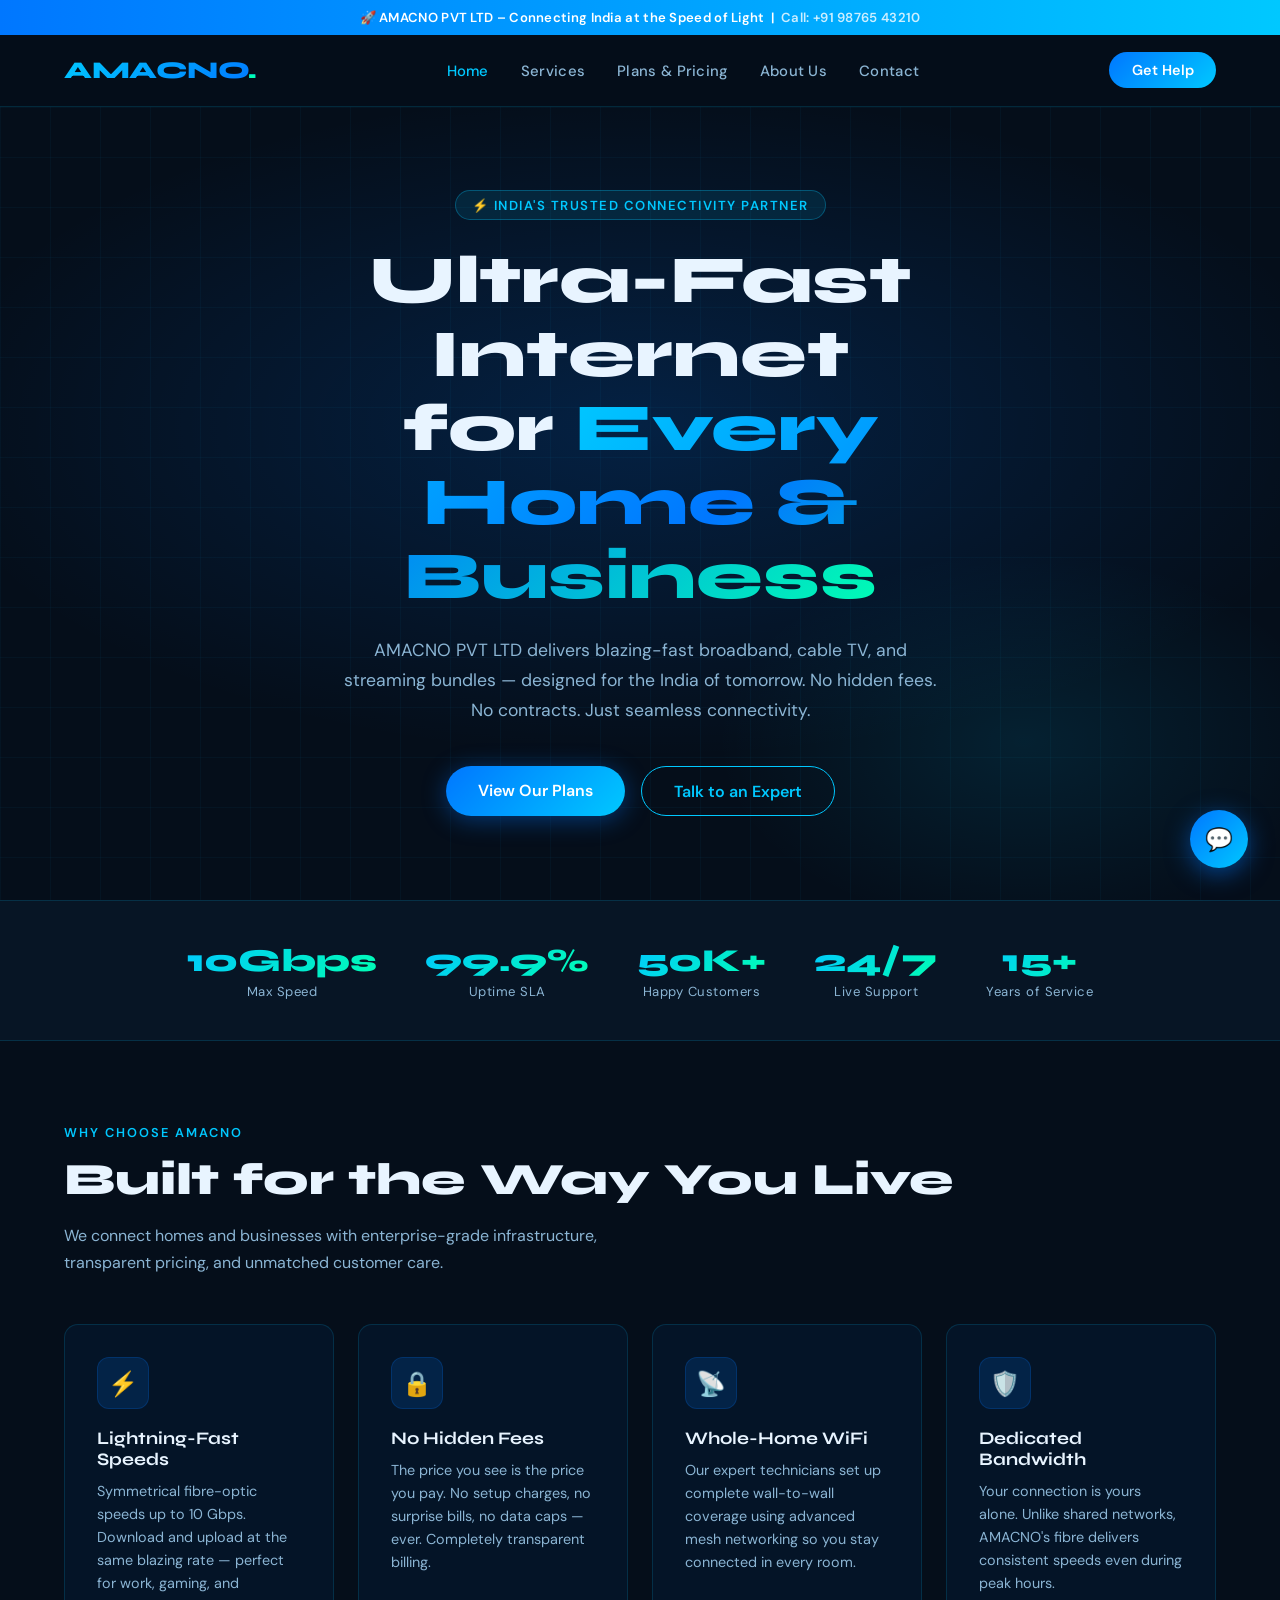
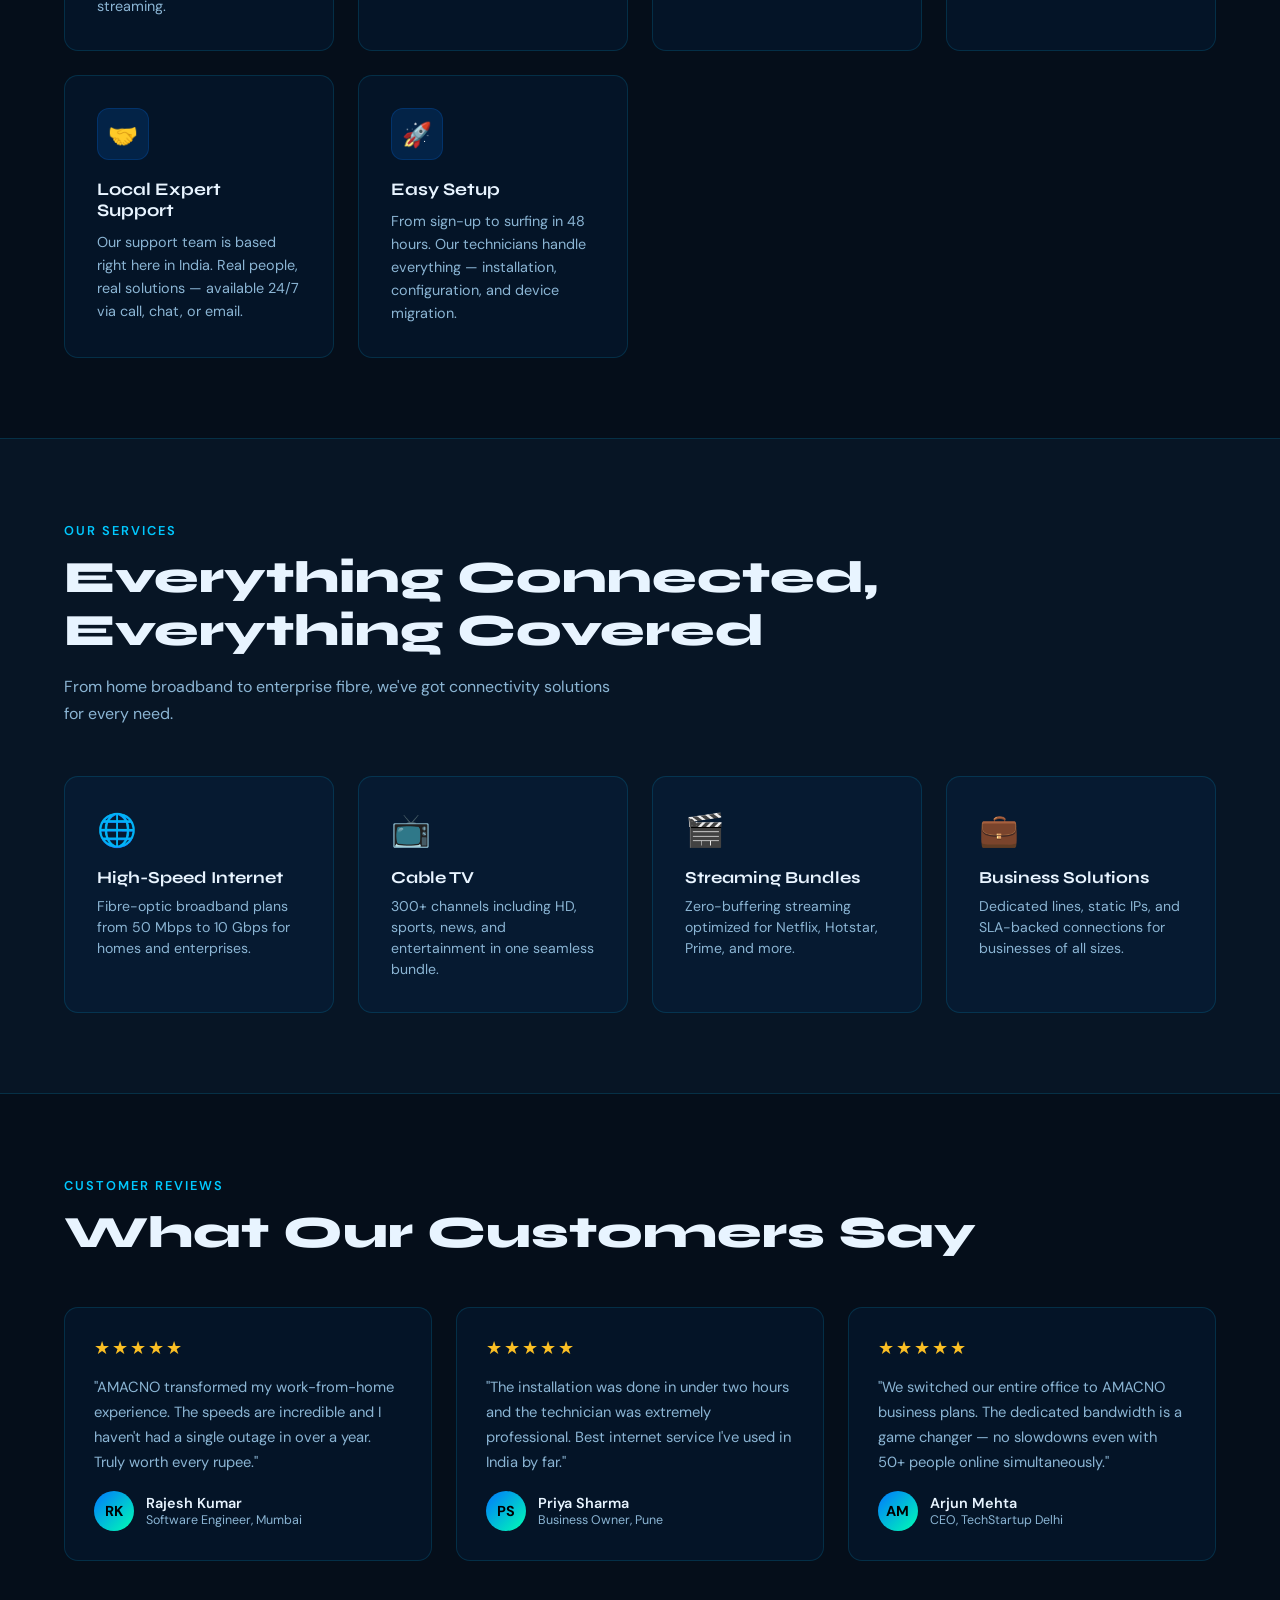
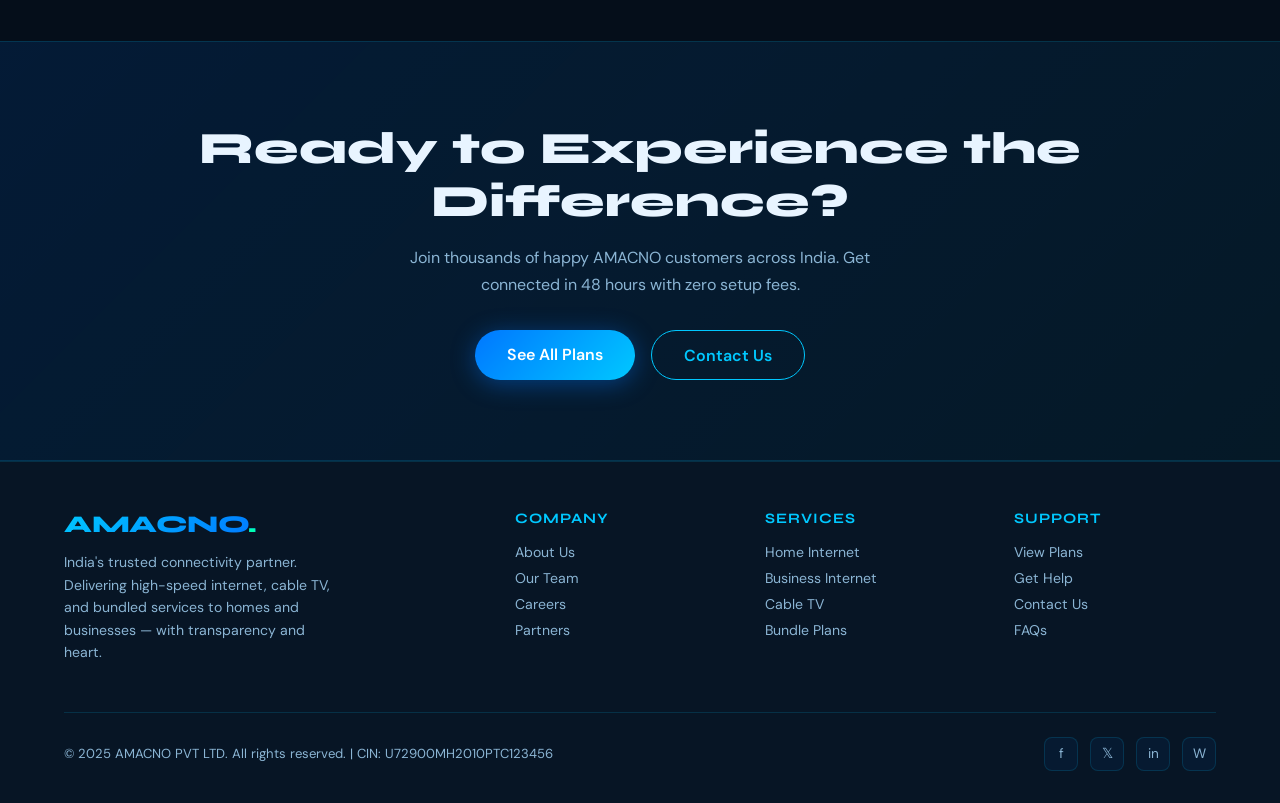
==== index.html @ e86226d3 "Add files via upload" ====
<!DOCTYPE html>
<html lang="en">
<head>
<meta charset="UTF-8"/>
<meta name="viewport" content="width=device-width, initial-scale=1.0"/>
<title>AMACNO PVT LTD – Next-Gen Internet & Connectivity</title>
<link href="https://fonts.googleapis.com/css2?family=Syne:wght@400;600;700;800&family=DM+Sans:wght@300;400;500;600&display=swap" rel="stylesheet"/>
<link rel="stylesheet" href="shared.css"/>
<style>
/* ── HOME-SPECIFIC ── */
.hero{
  position:relative;min-height:calc(100vh - 107px);
  display:flex;align-items:center;justify-content:center;
  text-align:center;padding:4rem 5vw;overflow:hidden;
}
.hero-bg{
  position:absolute;inset:0;
  background:radial-gradient(ellipse 80% 60% at 50% 40%,rgba(0,120,255,.18) 0%,transparent 70%),
    radial-gradient(ellipse 40% 40% at 80% 80%,rgba(0,200,255,.1) 0%,transparent 60%),var(--bg);
}
.grid-lines{
  position:absolute;inset:0;
  background-image:linear-gradient(rgba(0,200,255,.04) 1px,transparent 1px),
    linear-gradient(90deg,rgba(0,200,255,.04) 1px,transparent 1px);
  background-size:50px 50px;
}
.hero-content{position:relative;z-index:2;max-width:780px;}
.hero-tag{
  display:inline-block;background:rgba(0,200,255,.1);
  border:1px solid rgba(0,200,255,.3);color:var(--accent);
  padding:.35rem 1rem;border-radius:50px;font-size:.82rem;font-weight:600;
  letter-spacing:1.5px;text-transform:uppercase;margin-bottom:1.5rem;
  animation:fadeUp .6s ease both;
}
.hero h1{
  font-family:'Syne',sans-serif;
  font-size:clamp(2.4rem,6vw,4.2rem);font-weight:800;line-height:1.1;
  margin-bottom:1.4rem;animation:fadeUp .7s ease .1s both;
}
.hero h1 .grad{
  background:linear-gradient(135deg,var(--accent),var(--accent2),var(--accent3));
  -webkit-background-clip:text;-webkit-text-fill-color:transparent;
}
.hero p{
  font-size:1.1rem;color:var(--text2);line-height:1.7;
  margin-bottom:2.5rem;max-width:600px;margin-left:auto;margin-right:auto;
  animation:fadeUp .7s ease .2s both;
}
.hero-btns{display:flex;gap:1rem;justify-content:center;flex-wrap:wrap;animation:fadeUp .7s ease .3s both;}

.stats-bar{
  display:flex;justify-content:center;gap:3rem;flex-wrap:wrap;
  padding:2.5rem 5vw;
  border-top:1px solid var(--border);border-bottom:1px solid var(--border);
  background:var(--bg2);
}
.stat{text-align:center;}
.stat-num{
  font-family:'Syne',sans-serif;font-size:2rem;font-weight:800;
  background:linear-gradient(135deg,var(--accent),var(--accent3));
  -webkit-background-clip:text;-webkit-text-fill-color:transparent;
}
.stat-label{font-size:.82rem;color:var(--text2);margin-top:.2rem;letter-spacing:.5px;}

.services-preview-grid{display:grid;grid-template-columns:repeat(auto-fit,minmax(220px,1fr));gap:1.5rem;}
.scard{
  background:var(--card);border:1px solid var(--border);border-radius:var(--radius);
  padding:2rem;cursor:pointer;text-decoration:none;color:var(--text);
  display:block;transition:transform .3s,border-color .3s,box-shadow .3s;position:relative;overflow:hidden;
}
.scard::before{content:'';position:absolute;top:0;left:0;right:0;height:2px;background:linear-gradient(90deg,var(--accent2),var(--accent));opacity:0;transition:opacity .3s;}
.scard:hover{transform:translateY(-6px);border-color:rgba(0,200,255,.3);box-shadow:var(--shadow);}
.scard:hover::before{opacity:1;}
.scard-icon{font-size:2rem;margin-bottom:1rem;display:block;}
.scard h3{font-family:'Syne',sans-serif;font-size:1.05rem;font-weight:700;margin-bottom:.5rem;}
.scard p{color:var(--text2);font-size:.88rem;line-height:1.5;}

@keyframes fadeUp{from{opacity:0;transform:translateY(24px);}to{opacity:1;transform:translateY(0);}}
@media(max-width:640px){.stats-bar{gap:1.5rem;}}
</style>
</head>
<body>

<!-- TOP BANNER -->
<div class="top-banner">🚀 AMACNO PVT LTD – Connecting India at the Speed of Light &nbsp;|&nbsp; <span>Call: +91 98765 43210</span></div>

<!-- NAV -->
<nav>
  <a class="logo" href="index.html">AMACNO<span>.</span></a>
  <ul class="nav-links">
    <li><a href="index.html" class="active">Home</a></li>
    <li><a href="services.html">Services</a></li>
    <li><a href="plans.html">Plans & Pricing</a></li>
    <li><a href="aboutus.html">About Us</a></li>
    <li><a href="contact.html">Contact</a></li>
  </ul>
  <a class="nav-cta" href="contact.html">Get Help</a>
  <button class="hamburger" onclick="toggleMenu()" aria-label="Menu"><span></span><span></span><span></span></button>
</nav>
<div class="mobile-menu" id="mobileMenu">
  <a href="index.html">🏠 Home</a>
  <a href="services.html">📡 Services</a>
  <a href="plans.html">💰 Plans & Pricing</a>
  <a href="aboutus.html">ℹ️ About Us</a>
  <a href="contact.html">📞 Contact</a>
  <a onclick="openHelp()">💬 Get Help</a>
</div>

<!-- HERO -->
<section class="hero">
  <div class="hero-bg"></div>
  <div class="grid-lines"></div>
  <div class="hero-content">
    <div class="hero-tag">⚡ India's Trusted Connectivity Partner</div>
    <h1>Ultra-Fast Internet<br>for <span class="grad">Every Home & Business</span></h1>
    <p>AMACNO PVT LTD delivers blazing-fast broadband, cable TV, and streaming bundles — designed for the India of tomorrow. No hidden fees. No contracts. Just seamless connectivity.</p>
    <div class="hero-btns">
      <a class="btn-primary" href="plans.html">View Our Plans</a>
      <button class="btn-outline" onclick="openHelp()">Talk to an Expert</button>
    </div>
  </div>
</section>

<!-- STATS -->
<div class="stats-bar">
  <div class="stat"><div class="stat-num">10Gbps</div><div class="stat-label">Max Speed</div></div>
  <div class="stat"><div class="stat-num">99.9%</div><div class="stat-label">Uptime SLA</div></div>
  <div class="stat"><div class="stat-num">50K+</div><div class="stat-label">Happy Customers</div></div>
  <div class="stat"><div class="stat-num">24/7</div><div class="stat-label">Live Support</div></div>
  <div class="stat"><div class="stat-num">15+</div><div class="stat-label">Years of Service</div></div>
</div>

<!-- WHY AMACNO -->
<section>
  <div class="section-header">
    <div class="section-tag">Why Choose AMACNO</div>
    <h2 class="section-title">Built for the Way You Live</h2>
    <p class="section-sub">We connect homes and businesses with enterprise-grade infrastructure, transparent pricing, and unmatched customer care.</p>
  </div>
  <div class="cards-grid">
    <div class="card"><div class="card-icon">⚡</div><h3>Lightning-Fast Speeds</h3><p>Symmetrical fibre-optic speeds up to 10 Gbps. Download and upload at the same blazing rate — perfect for work, gaming, and streaming.</p></div>
    <div class="card"><div class="card-icon">🔒</div><h3>No Hidden Fees</h3><p>The price you see is the price you pay. No setup charges, no surprise bills, no data caps — ever. Completely transparent billing.</p></div>
    <div class="card"><div class="card-icon">📡</div><h3>Whole-Home WiFi</h3><p>Our expert technicians set up complete wall-to-wall coverage using advanced mesh networking so you stay connected in every room.</p></div>
    <div class="card"><div class="card-icon">🛡️</div><h3>Dedicated Bandwidth</h3><p>Your connection is yours alone. Unlike shared networks, AMACNO's fibre delivers consistent speeds even during peak hours.</p></div>
    <div class="card"><div class="card-icon">🤝</div><h3>Local Expert Support</h3><p>Our support team is based right here in India. Real people, real solutions — available 24/7 via call, chat, or email.</p></div>
    <div class="card"><div class="card-icon">🚀</div><h3>Easy Setup</h3><p>From sign-up to surfing in 48 hours. Our technicians handle everything — installation, configuration, and device migration.</p></div>
  </div>
</section>

<!-- SERVICES PREVIEW -->
<section style="background:var(--bg2);border-top:1px solid var(--border);border-bottom:1px solid var(--border);">
  <div class="section-header">
    <div class="section-tag">Our Services</div>
    <h2 class="section-title">Everything Connected, Everything Covered</h2>
    <p class="section-sub">From home broadband to enterprise fibre, we've got connectivity solutions for every need.</p>
  </div>
  <div class="services-preview-grid">
    <a class="scard" href="services.html"><span class="scard-icon">🌐</span><h3>High-Speed Internet</h3><p>Fibre-optic broadband plans from 50 Mbps to 10 Gbps for homes and enterprises.</p></a>
    <a class="scard" href="services.html"><span class="scard-icon">📺</span><h3>Cable TV</h3><p>300+ channels including HD, sports, news, and entertainment in one seamless bundle.</p></a>
    <a class="scard" href="services.html"><span class="scard-icon">🎬</span><h3>Streaming Bundles</h3><p>Zero-buffering streaming optimized for Netflix, Hotstar, Prime, and more.</p></a>
    <a class="scard" href="services.html"><span class="scard-icon">💼</span><h3>Business Solutions</h3><p>Dedicated lines, static IPs, and SLA-backed connections for businesses of all sizes.</p></a>
  </div>
</section>

<!-- TESTIMONIALS -->
<section>
  <div class="section-header">
    <div class="section-tag">Customer Reviews</div>
    <h2 class="section-title">What Our Customers Say</h2>
  </div>
  <div class="testimonials-grid">
    <div class="testimonial"><div class="stars">★★★★★</div><p>"AMACNO transformed my work-from-home experience. The speeds are incredible and I haven't had a single outage in over a year. Truly worth every rupee."</p><div class="t-author"><div class="t-avatar">RK</div><div><div class="t-name">Rajesh Kumar</div><div class="t-role">Software Engineer, Mumbai</div></div></div></div>
    <div class="testimonial"><div class="stars">★★★★★</div><p>"The installation was done in under two hours and the technician was extremely professional. Best internet service I've used in India by far."</p><div class="t-author"><div class="t-avatar">PS</div><div><div class="t-name">Priya Sharma</div><div class="t-role">Business Owner, Pune</div></div></div></div>
    <div class="testimonial"><div class="stars">★★★★★</div><p>"We switched our entire office to AMACNO business plans. The dedicated bandwidth is a game changer — no slowdowns even with 50+ people online simultaneously."</p><div class="t-author"><div class="t-avatar">AM</div><div><div class="t-name">Arjun Mehta</div><div class="t-role">CEO, TechStartup Delhi</div></div></div></div>
  </div>
</section>

<!-- CTA -->
<div class="cta-section">
  <h2>Ready to Experience the Difference?</h2>
  <p>Join thousands of happy AMACNO customers across India. Get connected in 48 hours with zero setup fees.</p>
  <div class="btn-group" style="justify-content:center;">
    <a class="btn-primary" href="plans.html">See All Plans</a>
    <a class="btn-outline" href="contact.html">Contact Us</a>
  </div>
</div>

<!-- FOOTER -->
<footer>
  <div class="footer-grid">
    <div class="footer-brand">
      <a class="logo" href="index.html" style="text-decoration:none;">AMACNO<span>.</span></a>
      <p>India's trusted connectivity partner. Delivering high-speed internet, cable TV, and bundled services to homes and businesses — with transparency and heart.</p>
    </div>
    <div class="footer-col">
      <h4>Company</h4>
      <a href="aboutus.html">About Us</a>
      <a href="aboutus.html">Our Team</a>
      <a href="contact.html">Careers</a>
      <a href="contact.html">Partners</a>
    </div>
    <div class="footer-col">
      <h4>Services</h4>
      <a href="services.html">Home Internet</a>
      <a href="services.html">Business Internet</a>
      <a href="services.html">Cable TV</a>
      <a href="services.html">Bundle Plans</a>
    </div>
    <div class="footer-col">
      <h4>Support</h4>
      <a href="plans.html">View Plans</a>
      <a onclick="openHelp()" style="cursor:pointer;">Get Help</a>
      <a href="contact.html">Contact Us</a>
      <a href="plans.html">FAQs</a>
    </div>
  </div>
  <div class="footer-bottom">
    <div>© 2025 AMACNO PVT LTD. All rights reserved. | CIN: U72900MH2010PTC123456</div>
    <div class="social-links">
      <a class="social-link" title="Facebook">f</a>
      <a class="social-link" title="Twitter">𝕏</a>
      <a class="social-link" title="LinkedIn">in</a>
      <a class="social-link" title="WhatsApp">W</a>
    </div>
  </div>
</footer>

<!-- SCROLL TOP -->
<a id="scrollTop" onclick="window.scrollTo({top:0,behavior:'smooth'})">↑</a>

<!-- HELP FAB -->
<button class="help-fab" onclick="openHelp()" title="Need Help?">💬</button>

<!-- OVERLAY -->
<div class="overlay" id="overlay" onclick="closeHelp()"></div>

<!-- HELP POPUP -->
<div class="help-popup" id="helpPopup">
  <div class="popup-header">
    <div class="popup-header-text"><h3>AMACNO Support</h3><p>How can we help you today?</p></div>
    <button class="popup-close" onclick="closeHelp()">✕</button>
  </div>
  <div class="popup-body">
    <div class="popup-options">
      <a class="popup-option" href="plans.html"><div class="pop-icon">💰</div><div><div class="pop-title">View Plans & Pricing</div><div class="pop-sub">Find the right plan for you</div></div></a>
      <a class="popup-option" href="contact.html"><div class="pop-icon">📞</div><div><div class="pop-title">Request a New Connection</div><div class="pop-sub">Get connected in 48 hours</div></div></a>
      <a class="popup-option" href="contact.html"><div class="pop-icon">🔧</div><div><div class="pop-title">Technical Support</div><div class="pop-sub">Troubleshoot your connection</div></div></a>
      <a class="popup-option" href="contact.html"><div class="pop-icon">📋</div><div><div class="pop-title">Account & Billing Help</div><div class="pop-sub">Manage your account</div></div></a>
    </div>
    <div class="popup-chat">
      <p>💬 Chat with us — we reply instantly</p>
      <div class="chat-messages" id="chatMessages"></div>
      <div class="chat-input-row">
        <input class="chat-input" id="chatInput" placeholder="Type your question..." onkeypress="if(event.key==='Enter')sendChat()"/>
        <button class="chat-send" onclick="sendChat()">➤</button>
      </div>
    </div>
  </div>
</div>

<script>
function toggleMenu(){document.getElementById('mobileMenu').classList.toggle('open');}
function openHelp(){document.getElementById('helpPopup').classList.add('active');document.getElementById('overlay').classList.add('active');}
function closeHelp(){document.getElementById('helpPopup').classList.remove('active');document.getElementById('overlay').classList.remove('active');}
const botReplies=["Thanks for reaching out! Our team will follow up shortly. For urgent help call +91 98765 43210.","You can view our full plan details on the Plans & Pricing page.","Please fill the contact form and we'll get back within the hour.","Plans start from ₹499/month with no hidden fees. Want to see all options?","Installations are typically done in 48–72 hours. Shall I connect you with our team?"];
let botIdx=0;
function sendChat(){
  const inp=document.getElementById('chatInput'),msgs=document.getElementById('chatMessages'),txt=inp.value.trim();
  if(!txt)return;
  msgs.innerHTML+=`<div class="chat-msg user">${txt}</div>`;inp.value='';
  setTimeout(()=>{msgs.innerHTML+=`<div class="chat-msg bot">🤖 ${botReplies[botIdx%botReplies.length]}</div>`;botIdx++;msgs.scrollTop=msgs.scrollHeight;},700);
  msgs.scrollTop=msgs.scrollHeight;
}
window.addEventListener('scroll',()=>{document.getElementById('scrollTop').classList.toggle('visible',window.scrollY>400);});
</script>
</body>
</html>
---- shared.css ----
@import url('https://fonts.googleapis.com/css2?family=Syne:wght@400;600;700;800&family=DM+Sans:wght@300;400;500;600&display=swap');

:root {
  --bg: #050e1a;
  --bg2: #071525;
  --bg3: #0a1f36;
  --accent: #00c8ff;
  --accent2: #0077ff;
  --accent3: #00ffb3;
  --text: #e8f4ff;
  --text2: #8bb5d4;
  --card: rgba(0,120,255,0.06);
  --border: rgba(0,200,255,0.15);
  --radius: 14px;
  --nav-h: 72px;
  --shadow: 0 8px 40px rgba(0,120,255,0.15);
}
*{margin:0;padding:0;box-sizing:border-box;}
html{scroll-behavior:smooth;}
body{
  font-family:'DM Sans',sans-serif;
  background:var(--bg);
  color:var(--text);
  min-height:100vh;
  overflow-x:hidden;
}

/* TOP BANNER */
.top-banner{
  background:linear-gradient(90deg,var(--accent2),var(--accent));
  text-align:center;padding:.55rem 1rem;
  font-size:.82rem;font-weight:600;color:#fff;letter-spacing:.3px;
}
.top-banner span{opacity:.8;}

/* NAV */
nav{
  position:sticky;top:0;left:0;right:0;z-index:900;
  height:var(--nav-h);
  background:rgba(5,14,26,0.95);
  backdrop-filter:blur(18px);
  border-bottom:1px solid var(--border);
  display:flex;align-items:center;justify-content:space-between;
  padding:0 5vw;
}
.logo{
  font-family:'Syne',sans-serif;font-weight:800;font-size:1.5rem;
  background:linear-gradient(135deg,var(--accent),var(--accent2));
  -webkit-background-clip:text;-webkit-text-fill-color:transparent;
  letter-spacing:-0.5px;text-decoration:none;
}
.logo span{-webkit-text-fill-color:var(--accent3);}
.nav-links{display:flex;gap:2rem;list-style:none;align-items:center;}
.nav-links a{
  color:var(--text2);text-decoration:none;
  font-size:.93rem;font-weight:500;letter-spacing:.3px;
  transition:color .2s;
}
.nav-links a:hover,.nav-links a.active{color:var(--accent);}
.nav-cta{
  background:linear-gradient(135deg,var(--accent2),var(--accent));
  color:#fff;border:none;padding:.55rem 1.4rem;
  border-radius:50px;font-family:'DM Sans',sans-serif;
  font-size:.9rem;font-weight:600;cursor:pointer;
  text-decoration:none;display:inline-block;
  transition:opacity .2s,transform .2s;
}
.nav-cta:hover{opacity:.85;transform:translateY(-1px);}
.hamburger{display:none;flex-direction:column;gap:5px;cursor:pointer;background:none;border:none;padding:4px;}
.hamburger span{width:24px;height:2px;background:var(--text);border-radius:2px;transition:.3s;}
.mobile-menu{
  display:none;position:fixed;top:calc(var(--nav-h) + 35px);
  left:0;right:0;background:var(--bg2);
  border-bottom:1px solid var(--border);
  padding:1.5rem 5vw;z-index:899;
}
.mobile-menu.open{display:block;}
.mobile-menu a{
  display:block;padding:.75rem 0;color:var(--text2);
  text-decoration:none;font-size:1rem;
  border-bottom:1px solid var(--border);
}
.mobile-menu a:last-child{border:none;}

/* PAGE HERO */
.page-hero{
  padding:5rem 5vw 3.5rem;text-align:center;
  border-bottom:1px solid var(--border);
  background:linear-gradient(160deg,rgba(0,120,255,0.1),transparent 70%);
  position:relative;overflow:hidden;
}
.page-hero::before{
  content:'';position:absolute;inset:0;
  background-image:linear-gradient(rgba(0,200,255,0.03) 1px,transparent 1px),
    linear-gradient(90deg,rgba(0,200,255,0.03) 1px,transparent 1px);
  background-size:50px 50px;
}
.page-hero>*{position:relative;z-index:1;}
.page-hero h1{
  font-family:'Syne',sans-serif;
  font-size:clamp(2rem,5vw,3.2rem);font-weight:800;margin-bottom:.75rem;
}
.page-hero p{color:var(--text2);max-width:580px;margin:0 auto;line-height:1.7;}

/* SECTION */
section{padding:5rem 5vw;}
.section-tag{
  display:inline-block;color:var(--accent);font-size:.8rem;
  font-weight:600;letter-spacing:2px;text-transform:uppercase;margin-bottom:.75rem;
}
.section-title{
  font-family:'Syne',sans-serif;font-size:clamp(1.8rem,4vw,2.8rem);
  font-weight:800;margin-bottom:1rem;
}
.section-sub{color:var(--text2);font-size:1rem;line-height:1.7;max-width:560px;}
.section-header{margin-bottom:3rem;}
.section-header.center{text-align:center;}
.section-header.center .section-sub{margin:0 auto;}

/* CARDS */
.cards-grid{display:grid;grid-template-columns:repeat(auto-fit,minmax(260px,1fr));gap:1.5rem;}
.card{
  background:var(--card);border:1px solid var(--border);
  border-radius:var(--radius);padding:2rem;
  transition:transform .3s,border-color .3s,box-shadow .3s;
  position:relative;overflow:hidden;
}
.card::before{
  content:'';position:absolute;top:0;left:0;right:0;height:2px;
  background:linear-gradient(90deg,var(--accent2),var(--accent));
  opacity:0;transition:opacity .3s;
}
.card:hover{transform:translateY(-6px);border-color:rgba(0,200,255,0.3);box-shadow:var(--shadow);}
.card:hover::before{opacity:1;}
.card-icon{
  width:52px;height:52px;border-radius:12px;
  background:rgba(0,120,255,0.15);
  display:flex;align-items:center;justify-content:center;
  font-size:1.5rem;margin-bottom:1.2rem;
  border:1px solid rgba(0,120,255,0.2);
}
.card h3{font-family:'Syne',sans-serif;font-size:1.1rem;font-weight:700;margin-bottom:.6rem;}
.card p{color:var(--text2);font-size:.9rem;line-height:1.6;}

/* BUTTONS */
.btn-primary{
  background:linear-gradient(135deg,var(--accent2),var(--accent));
  color:#fff;padding:.85rem 2rem;border-radius:50px;
  font-size:1rem;font-weight:600;cursor:pointer;border:none;
  font-family:'DM Sans',sans-serif;text-decoration:none;display:inline-block;
  transition:transform .2s,box-shadow .2s;
  box-shadow:0 4px 24px rgba(0,120,255,0.4);
}
.btn-primary:hover{transform:translateY(-2px);box-shadow:0 8px 32px rgba(0,120,255,0.5);}
.btn-outline{
  background:transparent;border:1.5px solid var(--accent);
  color:var(--accent);padding:.85rem 2rem;border-radius:50px;
  font-size:1rem;font-weight:600;cursor:pointer;
  font-family:'DM Sans',sans-serif;text-decoration:none;display:inline-block;
  transition:background .2s,color .2s;
}
.btn-outline:hover{background:var(--accent);color:#000;}
.btn-group{display:flex;gap:1rem;flex-wrap:wrap;}

/* CTA SECTION */
.cta-section{
  padding:5rem 5vw;text-align:center;
  background:linear-gradient(135deg,rgba(0,120,255,0.12),rgba(0,200,255,0.06));
  border-top:1px solid var(--border);border-bottom:1px solid var(--border);
}
.cta-section h2{font-family:'Syne',sans-serif;font-size:clamp(1.8rem,4vw,2.8rem);font-weight:800;margin-bottom:1rem;}
.cta-section p{color:var(--text2);max-width:520px;margin:0 auto 2rem;line-height:1.7;}
.cta-section .btn-group{justify-content:center;}

/* TESTIMONIALS */
.testimonials-grid{display:grid;grid-template-columns:repeat(auto-fit,minmax(280px,1fr));gap:1.5rem;}
.testimonial{
  background:var(--card);border:1px solid var(--border);
  border-radius:var(--radius);padding:1.8rem;
}
.stars{color:#fbbf24;font-size:1.1rem;margin-bottom:1rem;letter-spacing:2px;}
.testimonial p{color:var(--text2);font-size:.92rem;line-height:1.7;margin-bottom:1rem;}
.t-author{display:flex;align-items:center;gap:.75rem;}
.t-avatar{
  width:40px;height:40px;border-radius:50%;
  background:linear-gradient(135deg,var(--accent2),var(--accent3));
  display:flex;align-items:center;justify-content:center;
  font-weight:700;font-size:.9rem;color:#000;flex-shrink:0;
}
.t-name{font-weight:600;font-size:.9rem;}
.t-role{color:var(--text2);font-size:.78rem;}

/* FAQ */
.faq-section{padding:5rem 5vw;background:var(--bg2);}
.faq-list{max-width:760px;margin:2rem auto 0;}
.faq-item{border:1px solid var(--border);border-radius:10px;margin-bottom:.75rem;overflow:hidden;}
.faq-q{
  padding:1.2rem 1.5rem;cursor:pointer;
  display:flex;justify-content:space-between;align-items:center;
  font-weight:600;font-size:.95rem;transition:background .2s;
}
.faq-q:hover{background:rgba(0,200,255,0.05);}
.faq-q.open{color:var(--accent);}
.faq-icon{font-size:1.2rem;transition:transform .3s;color:var(--accent);}
.faq-q.open .faq-icon{transform:rotate(45deg);}
.faq-a{max-height:0;overflow:hidden;transition:max-height .35s ease;padding:0 1.5rem;color:var(--text2);font-size:.9rem;line-height:1.7;}
.faq-a.open{max-height:200px;padding:0 1.5rem 1.2rem;}

/* FOOTER */
footer{background:var(--bg2);border-top:1px solid var(--border);padding:3rem 5vw 2rem;}
.footer-grid{display:grid;grid-template-columns:2fr 1fr 1fr 1fr;gap:3rem;margin-bottom:3rem;}
.footer-brand p{color:var(--text2);font-size:.88rem;line-height:1.6;margin-top:.75rem;max-width:280px;}
.footer-col h4{font-family:'Syne',sans-serif;font-size:.9rem;font-weight:700;color:var(--accent);letter-spacing:1px;text-transform:uppercase;margin-bottom:1rem;}
.footer-col a{display:block;color:var(--text2);text-decoration:none;font-size:.88rem;margin-bottom:.5rem;transition:color .2s;}
.footer-col a:hover{color:var(--text);}
.footer-bottom{border-top:1px solid var(--border);padding-top:1.5rem;display:flex;justify-content:space-between;align-items:center;flex-wrap:wrap;gap:1rem;font-size:.82rem;color:var(--text2);}
.social-links{display:flex;gap:.75rem;}
.social-link{
  width:34px;height:34px;border-radius:8px;
  background:var(--card);border:1px solid var(--border);
  display:flex;align-items:center;justify-content:center;
  text-decoration:none;color:var(--text2);font-size:.85rem;
  transition:border-color .2s,color .2s;
}
.social-link:hover{border-color:var(--accent);color:var(--accent);}

/* HELP FAB */
.help-fab{
  position:fixed;bottom:2rem;right:2rem;z-index:1000;
  width:58px;height:58px;border-radius:50%;
  background:linear-gradient(135deg,var(--accent2),var(--accent));
  border:none;cursor:pointer;display:flex;align-items:center;justify-content:center;
  font-size:1.4rem;color:#fff;
  box-shadow:0 6px 24px rgba(0,120,255,0.5);
  transition:transform .2s;animation:pulsebtn 2s ease infinite;
}
.help-fab:hover{transform:scale(1.1);}
@keyframes pulsebtn{
  0%,100%{box-shadow:0 6px 24px rgba(0,120,255,0.5);}
  50%{box-shadow:0 6px 36px rgba(0,200,255,0.7);}
}
.overlay{display:none;position:fixed;inset:0;background:rgba(0,0,0,.7);z-index:998;backdrop-filter:blur(4px);}
.overlay.active{display:block;}
.help-popup{
  display:none;position:fixed;bottom:5.5rem;right:2rem;z-index:999;
  width:360px;background:var(--bg3);
  border:1px solid var(--border);border-radius:18px;
  box-shadow:0 24px 60px rgba(0,0,0,.5);overflow:hidden;
}
.help-popup.active{display:block;animation:slideUp .3s ease;}
@keyframes slideUp{from{opacity:0;transform:translateY(20px);}to{opacity:1;transform:translateY(0);}}
.popup-header{
  background:linear-gradient(135deg,var(--accent2),var(--accent));
  padding:1.5rem;display:flex;justify-content:space-between;align-items:center;
}
.popup-header-text h3{font-family:'Syne',sans-serif;font-weight:800;color:#fff;font-size:1.1rem;}
.popup-header-text p{color:rgba(255,255,255,0.8);font-size:.8rem;margin-top:.2rem;}
.popup-close{background:rgba(255,255,255,0.2);border:none;color:#fff;width:28px;height:28px;border-radius:50%;cursor:pointer;font-size:1rem;display:flex;align-items:center;justify-content:center;}
.popup-body{padding:1.5rem;}
.popup-options{display:flex;flex-direction:column;gap:.75rem;margin-bottom:1.25rem;}
.popup-option{
  display:flex;align-items:center;gap:1rem;
  background:var(--card);border:1px solid var(--border);
  border-radius:10px;padding:1rem;text-decoration:none;color:var(--text);
  transition:border-color .2s,transform .2s;
}
.popup-option:hover{border-color:var(--accent);transform:translateX(4px);}
.pop-icon{width:38px;height:38px;border-radius:9px;background:rgba(0,120,255,0.15);display:flex;align-items:center;justify-content:center;font-size:1.1rem;flex-shrink:0;}
.pop-title{font-weight:600;font-size:.9rem;}
.pop-sub{color:var(--text2);font-size:.78rem;margin-top:.1rem;}
.popup-chat{border-top:1px solid var(--border);padding-top:1.25rem;}
.popup-chat p{font-size:.82rem;color:var(--text2);margin-bottom:.75rem;}
.chat-input-row{display:flex;gap:.5rem;}
.chat-input{flex:1;background:rgba(0,120,255,0.06);border:1px solid var(--border);border-radius:8px;padding:.6rem .85rem;color:var(--text);font-family:'DM Sans',sans-serif;font-size:.88rem;outline:none;}
.chat-input:focus{border-color:var(--accent);}
.chat-send{background:var(--accent2);border:none;color:#fff;border-radius:8px;padding:.6rem .9rem;cursor:pointer;font-size:.95rem;transition:background .2s;}
.chat-send:hover{background:var(--accent);}
.chat-messages{margin-top:.75rem;max-height:120px;overflow-y:auto;font-size:.82rem;}
.chat-msg{padding:.4rem .6rem;border-radius:6px;margin-bottom:.4rem;}
.chat-msg.user{background:rgba(0,120,255,0.15);text-align:right;}
.chat-msg.bot{background:rgba(0,200,255,0.08);color:var(--text2);}

/* SCROLL TOP */
#scrollTop{
  position:fixed;bottom:5.5rem;right:5.5rem;z-index:997;
  width:44px;height:44px;border-radius:50%;
  background:var(--bg3);border:1px solid var(--border);
  color:var(--text2);font-size:1.1rem;cursor:pointer;
  display:flex;align-items:center;justify-content:center;
  opacity:0;transition:opacity .3s;text-decoration:none;
}
#scrollTop.visible{opacity:1;}

/* ANIMATIONS */
@keyframes fadeUp{from{opacity:0;transform:translateY(24px);}to{opacity:1;transform:translateY(0);}}
.fade-in{animation:fadeUp .7s ease both;}

/* RESPONSIVE */
@media(max-width:900px){
  .footer-grid{grid-template-columns:1fr 1fr;}
}
@media(max-width:640px){
  .nav-links{display:none;}
  .hamburger{display:flex;}
  .footer-grid{grid-template-columns:1fr;}
  .help-popup{width:calc(100vw - 2rem);right:1rem;}
  #scrollTop{right:4.5rem;bottom:2rem;}
}
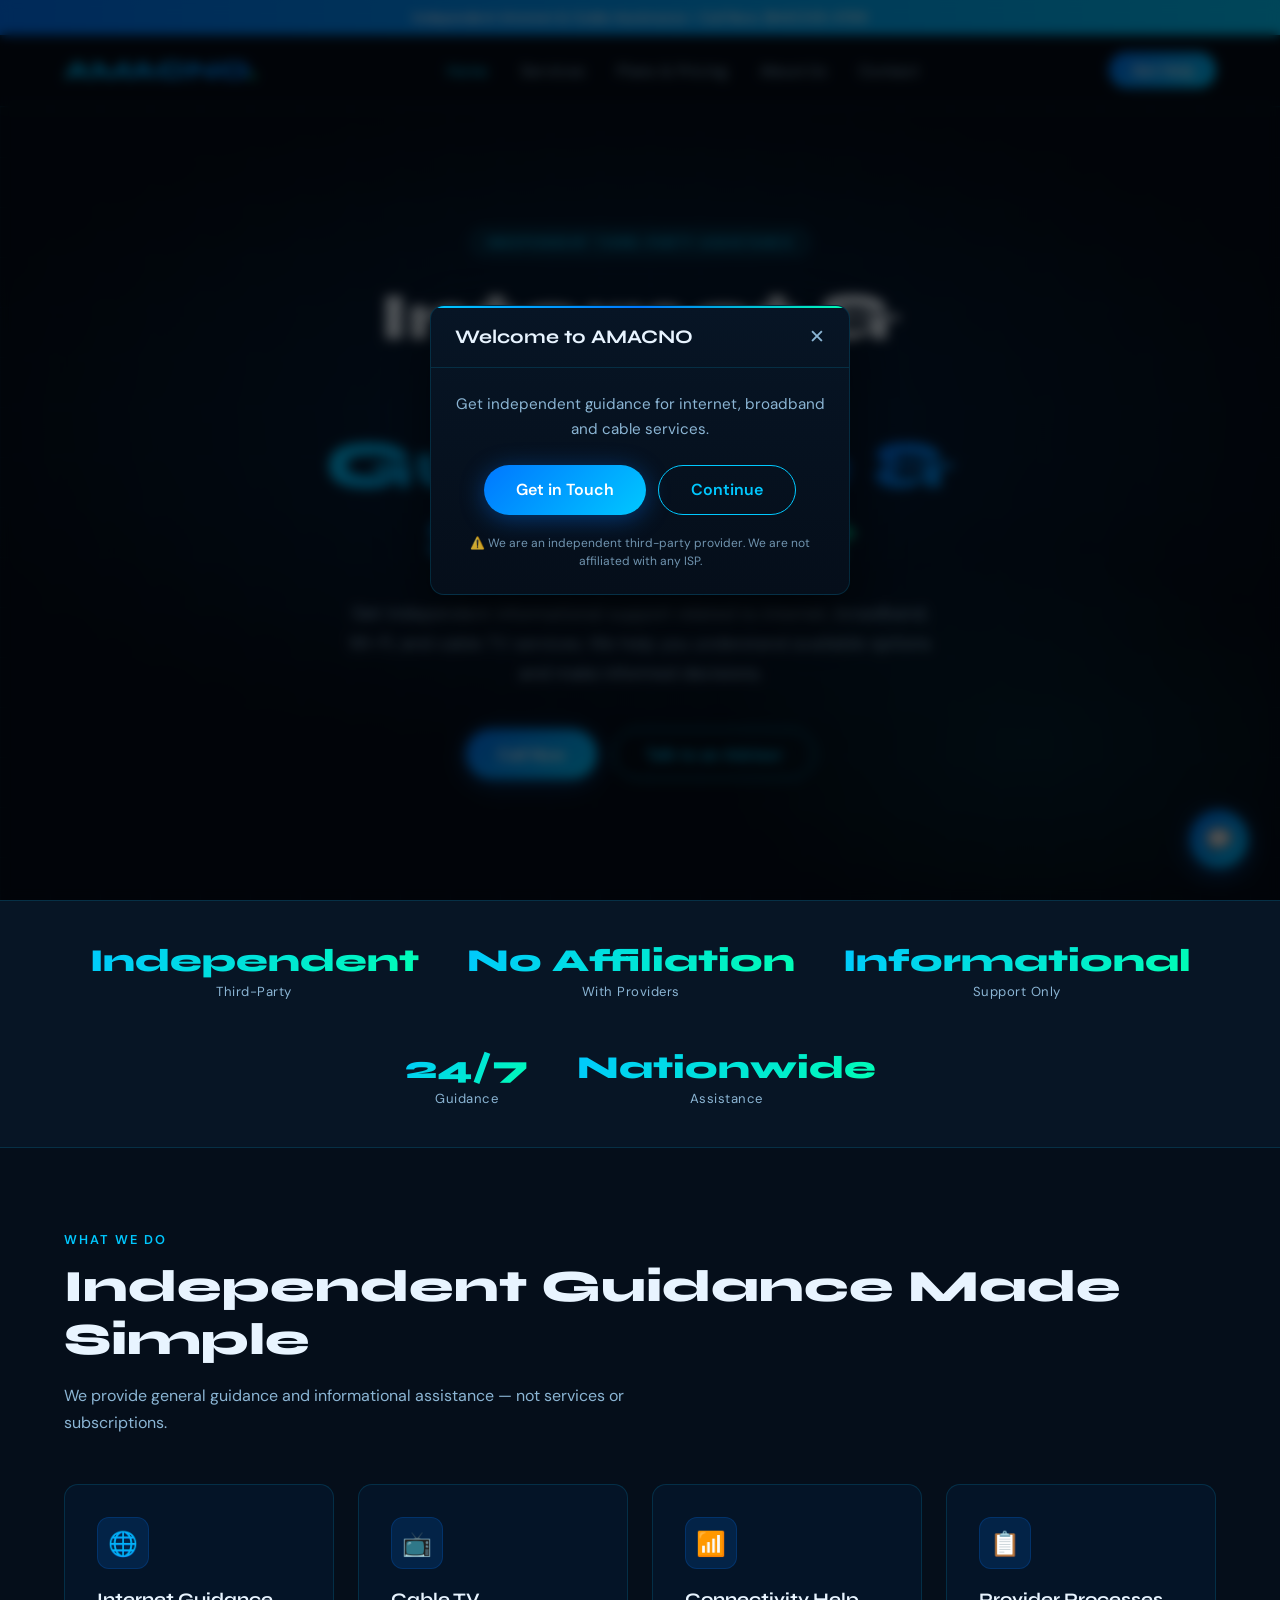
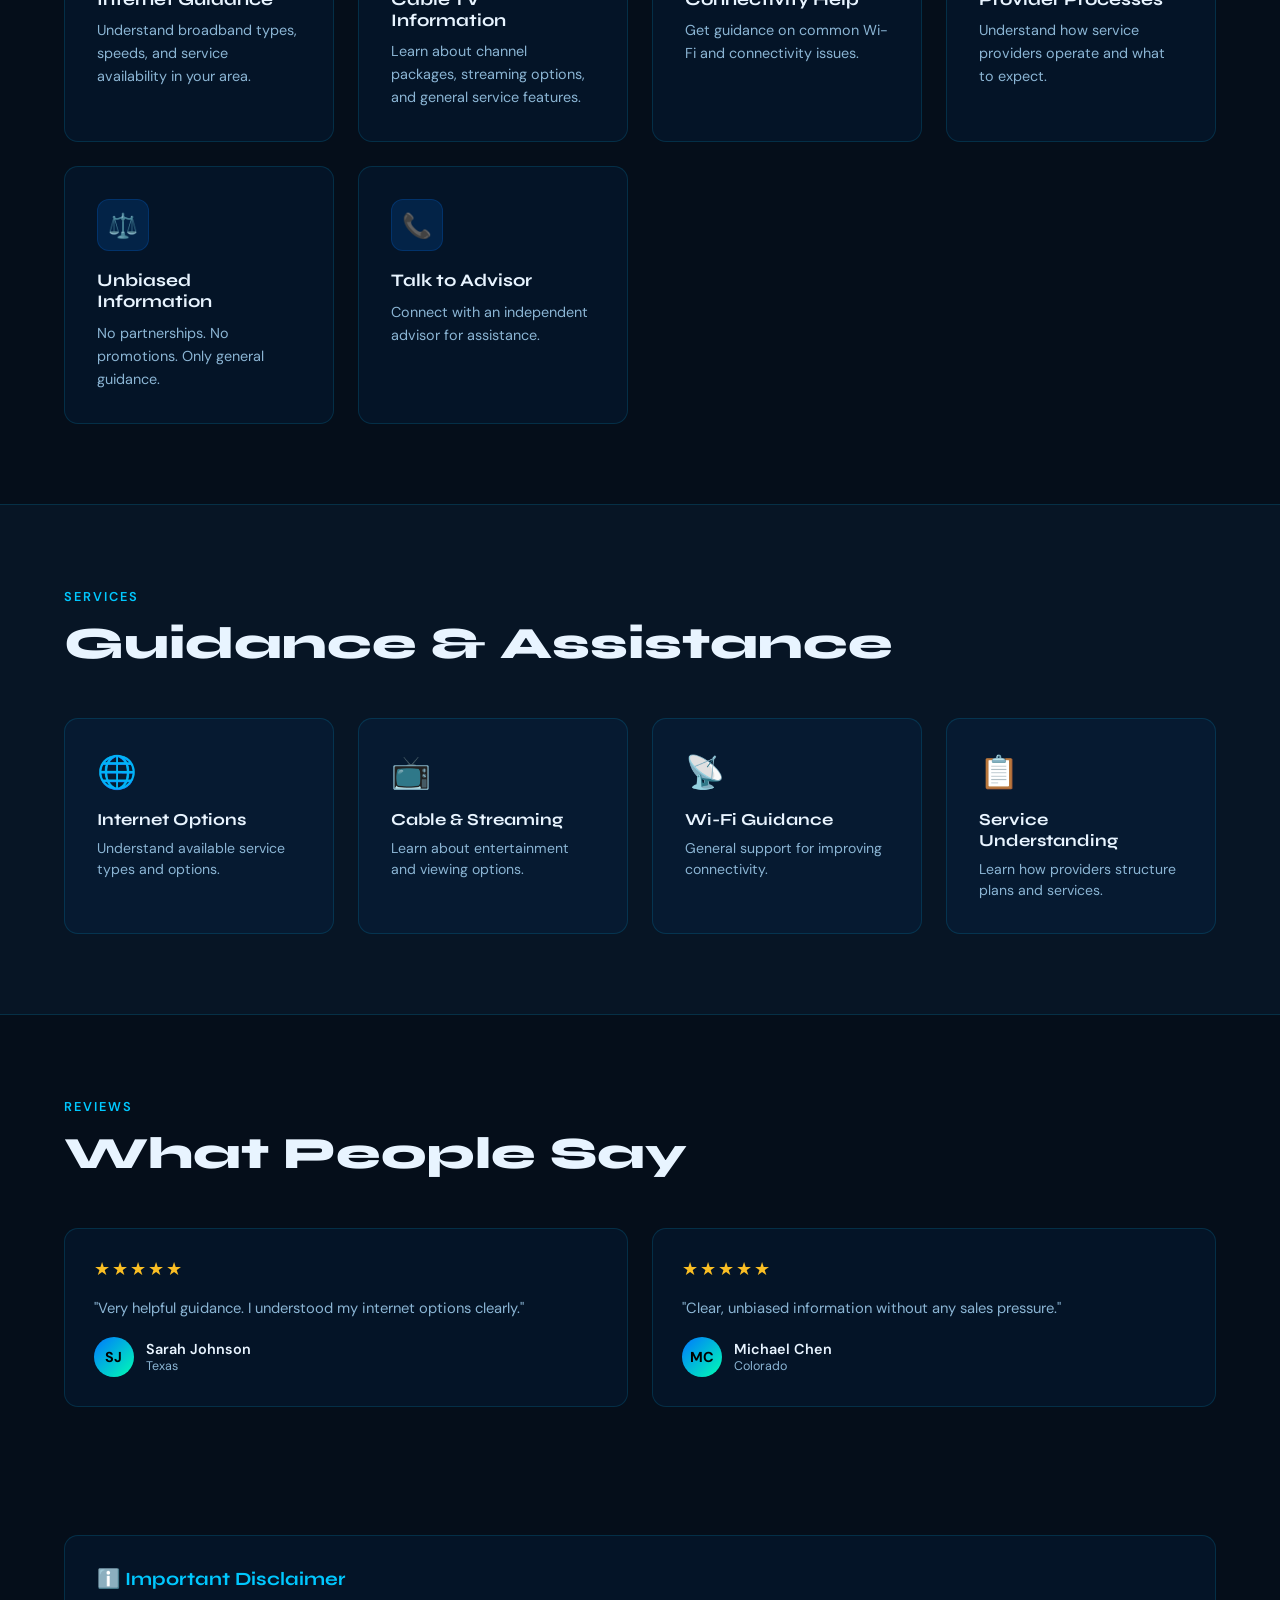
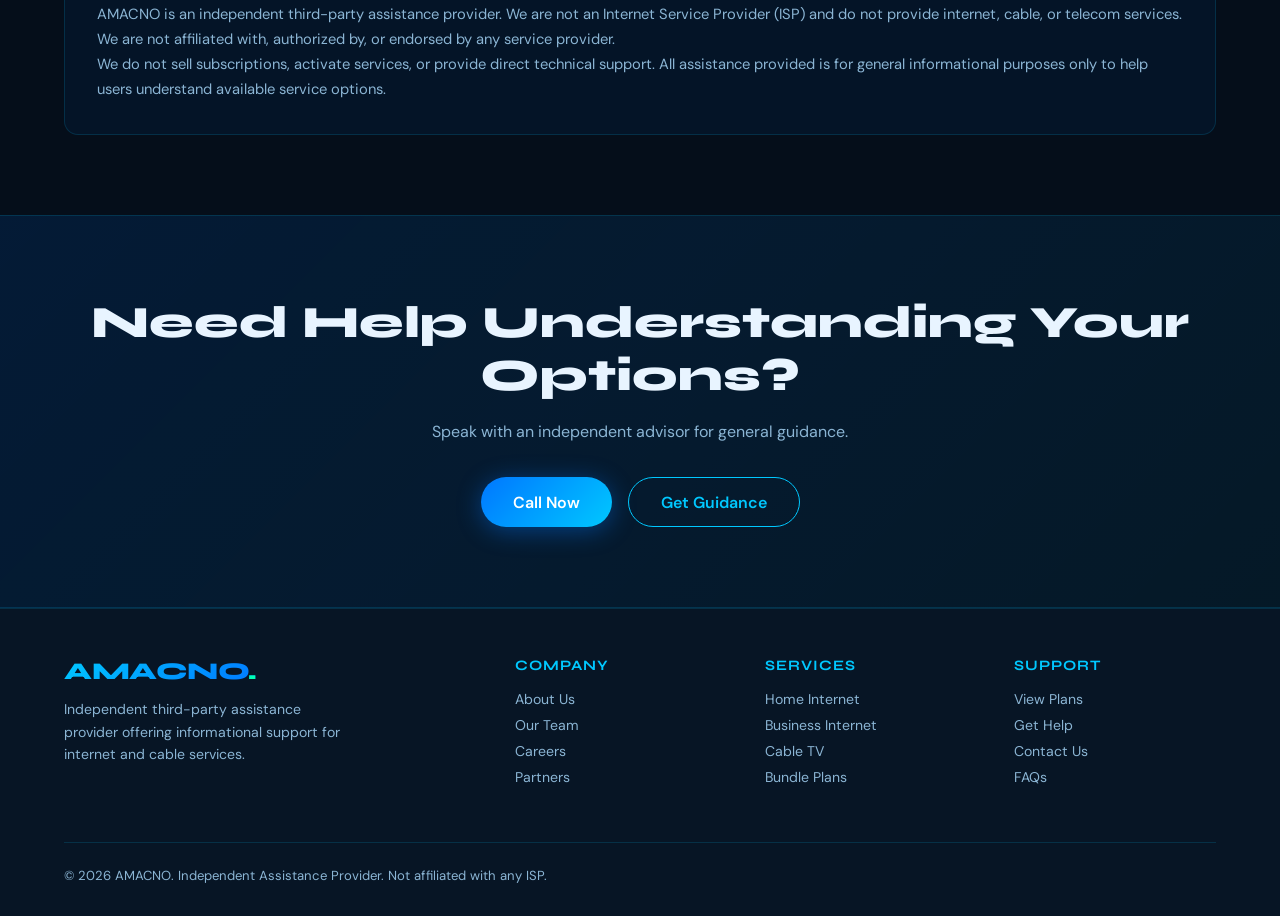
==== commit 823c1e9a: "Add files via upload" ====
--- a/index.html
+++ b/index.html
@@ -75,6 +75,111 @@
 .scard h3{font-family:'Syne',sans-serif;font-size:1.05rem;font-weight:700;margin-bottom:.5rem;}
 .scard p{color:var(--text2);font-size:.88rem;line-height:1.5;}
 
+.disclaimer-box{
+  background:rgba(0,120,255,.06);border:1px solid var(--border);
+  border-radius:var(--radius);padding:2rem;
+}
+.disclaimer-box h3{font-family:'Syne',sans-serif;font-weight:700;margin-bottom:.75rem;color:var(--accent);}
+.disclaimer-box p{color:var(--text2);line-height:1.7;font-size:.92rem;}
+/* ── WELCOME POPUP ── */
+.welcome-popup{
+  position:fixed;
+  inset:0;
+  display:none;
+  align-items:center;
+  justify-content:center;
+  background:rgba(0,0,0,.65);
+  backdrop-filter:blur(6px);
+  z-index:9999;
+}
+
+.welcome-box{
+  width:100%;
+  max-width:420px;
+  background:linear-gradient(180deg,var(--bg2),var(--bg));
+  border:1px solid var(--border);
+  border-radius:var(--radius);
+  box-shadow:0 20px 60px rgba(0,0,0,.6);
+  animation:popupFade .4s ease;
+  overflow:hidden;
+  position:relative;
+}
+
+/* top glow line */
+.welcome-box::before{
+  content:'';
+  position:absolute;
+  top:0;
+  left:0;
+  right:0;
+  height:2px;
+  background:linear-gradient(90deg,var(--accent),var(--accent2),var(--accent3));
+}
+
+/* header */
+.welcome-header{
+  display:flex;
+  justify-content:space-between;
+  align-items:center;
+  padding:1.2rem 1.5rem;
+  border-bottom:1px solid var(--border);
+}
+
+.welcome-header h2{
+  font-family:'Syne',sans-serif;
+  font-size:1.2rem;
+  font-weight:700;
+}
+
+.welcome-header button{
+  background:none;
+  border:none;
+  color:var(--text2);
+  font-size:1.2rem;
+  cursor:pointer;
+}
+
+/* body */
+.welcome-body{
+  padding:1.5rem;
+  text-align:center;
+}
+
+.welcome-body p{
+  color:var(--text2);
+  font-size:.95rem;
+  margin-bottom:1.5rem;
+  line-height:1.6;
+}
+
+/* buttons */
+.welcome-actions{
+  display:flex;
+  gap:.8rem;
+  justify-content:center;
+  flex-wrap:wrap;
+  margin-bottom:1.2rem;
+}
+
+/* disclaimer */
+.welcome-disclaimer{
+  font-size:.75rem;
+  color:var(--text2);
+  opacity:.8;
+  line-height:1.5;
+}
+
+/* animation */
+@keyframes popupFade{
+  from{opacity:0;transform:translateY(20px) scale(.95);}
+  to{opacity:1;transform:translateY(0) scale(1);}
+}
+
+/* mobile */
+@media(max-width:480px){
+  .welcome-box{margin:1rem;}
+}
+
 @keyframes fadeUp{from{opacity:0;transform:translateY(24px);}to{opacity:1;transform:translateY(0);}}
 @media(max-width:640px){.stats-bar{gap:1.5rem;}}
 </style>
@@ -82,7 +187,9 @@
 <body>
 
 <!-- TOP BANNER -->
-<div class="top-banner">🚀 AMACNO PVT LTD – Connecting India at the Speed of Light &nbsp;|&nbsp; <span>Call: +91 98765 43210</span></div>
+<div class="top-banner">
+Independent Internet & Cable Assistance • Call Now: (844) 525-0789
+</div>
 
 <!-- NAV -->
 <nav>
@@ -110,78 +217,175 @@
 <section class="hero">
   <div class="hero-bg"></div>
   <div class="grid-lines"></div>
+
   <div class="hero-content">
-    <div class="hero-tag">⚡ India's Trusted Connectivity Partner</div>
-    <h1>Ultra-Fast Internet<br>for <span class="grad">Every Home & Business</span></h1>
-    <p>AMACNO PVT LTD delivers blazing-fast broadband, cable TV, and streaming bundles — designed for the India of tomorrow. No hidden fees. No contracts. Just seamless connectivity.</p>
+    <div class="hero-tag">Independent Third-Party Assistance</div>
+
+    <h1>
+      Internet & Cable<br>
+      <span class="grad">Guidance & Support</span>
+    </h1>
+
+    <p>
+      Get independent informational support related to internet, broadband, Wi-Fi, 
+      and cable TV services. We help you understand available options and make informed decisions.
+    </p>
+
     <div class="hero-btns">
-      <a class="btn-primary" href="plans.html">View Our Plans</a>
-      <button class="btn-outline" onclick="openHelp()">Talk to an Expert</button>
+      <button class="btn-primary" onclick="openHelp()">Call Now</button>
+      <button class="btn-outline" onclick="openHelp()">Talk to an Advisor</button>
     </div>
   </div>
 </section>
 
 <!-- STATS -->
 <div class="stats-bar">
-  <div class="stat"><div class="stat-num">10Gbps</div><div class="stat-label">Max Speed</div></div>
-  <div class="stat"><div class="stat-num">99.9%</div><div class="stat-label">Uptime SLA</div></div>
-  <div class="stat"><div class="stat-num">50K+</div><div class="stat-label">Happy Customers</div></div>
-  <div class="stat"><div class="stat-num">24/7</div><div class="stat-label">Live Support</div></div>
-  <div class="stat"><div class="stat-num">15+</div><div class="stat-label">Years of Service</div></div>
+  <div class="stat"><div class="stat-num">Independent</div><div class="stat-label">Third-Party</div></div>
+  <div class="stat"><div class="stat-num">No Affiliation</div><div class="stat-label">With Providers</div></div>
+  <div class="stat"><div class="stat-num">Informational</div><div class="stat-label">Support Only</div></div>
+  <div class="stat"><div class="stat-num">24/7</div><div class="stat-label">Guidance</div></div>
+  <div class="stat"><div class="stat-num">Nationwide</div><div class="stat-label">Assistance</div></div>
 </div>
 
-<!-- WHY AMACNO -->
+<!-- WHY SECTION -->
 <section>
   <div class="section-header">
-    <div class="section-tag">Why Choose AMACNO</div>
-    <h2 class="section-title">Built for the Way You Live</h2>
-    <p class="section-sub">We connect homes and businesses with enterprise-grade infrastructure, transparent pricing, and unmatched customer care.</p>
-  </div>
+    <div class="section-tag">What We Do</div>
+    <h2 class="section-title">Independent Guidance Made Simple</h2>
+    <p class="section-sub">
+      We provide general guidance and informational assistance — not services or subscriptions.
+    </p>
+  </div>
+
   <div class="cards-grid">
-    <div class="card"><div class="card-icon">⚡</div><h3>Lightning-Fast Speeds</h3><p>Symmetrical fibre-optic speeds up to 10 Gbps. Download and upload at the same blazing rate — perfect for work, gaming, and streaming.</p></div>
-    <div class="card"><div class="card-icon">🔒</div><h3>No Hidden Fees</h3><p>The price you see is the price you pay. No setup charges, no surprise bills, no data caps — ever. Completely transparent billing.</p></div>
-    <div class="card"><div class="card-icon">📡</div><h3>Whole-Home WiFi</h3><p>Our expert technicians set up complete wall-to-wall coverage using advanced mesh networking so you stay connected in every room.</p></div>
-    <div class="card"><div class="card-icon">🛡️</div><h3>Dedicated Bandwidth</h3><p>Your connection is yours alone. Unlike shared networks, AMACNO's fibre delivers consistent speeds even during peak hours.</p></div>
-    <div class="card"><div class="card-icon">🤝</div><h3>Local Expert Support</h3><p>Our support team is based right here in India. Real people, real solutions — available 24/7 via call, chat, or email.</p></div>
-    <div class="card"><div class="card-icon">🚀</div><h3>Easy Setup</h3><p>From sign-up to surfing in 48 hours. Our technicians handle everything — installation, configuration, and device migration.</p></div>
+
+    <div class="card">
+      <div class="card-icon">🌐</div>
+      <h3>Internet Guidance</h3>
+      <p>Understand broadband types, speeds, and service availability in your area.</p>
+    </div>
+
+    <div class="card">
+      <div class="card-icon">📺</div>
+      <h3>Cable TV Information</h3>
+      <p>Learn about channel packages, streaming options, and general service features.</p>
+    </div>
+
+    <div class="card">
+      <div class="card-icon">📶</div>
+      <h3>Connectivity Help</h3>
+      <p>Get guidance on common Wi-Fi and connectivity issues.</p>
+    </div>
+
+    <div class="card">
+      <div class="card-icon">📋</div>
+      <h3>Provider Processes</h3>
+      <p>Understand how service providers operate and what to expect.</p>
+    </div>
+
+    <div class="card">
+      <div class="card-icon">⚖️</div>
+      <h3>Unbiased Information</h3>
+      <p>No partnerships. No promotions. Only general guidance.</p>
+    </div>
+
+    <div class="card">
+      <div class="card-icon">📞</div>
+      <h3>Talk to Advisor</h3>
+      <p>Connect with an independent advisor for assistance.</p>
+    </div>
+
   </div>
 </section>
 
-<!-- SERVICES PREVIEW -->
+<!-- SERVICES -->
 <section style="background:var(--bg2);border-top:1px solid var(--border);border-bottom:1px solid var(--border);">
   <div class="section-header">
-    <div class="section-tag">Our Services</div>
-    <h2 class="section-title">Everything Connected, Everything Covered</h2>
-    <p class="section-sub">From home broadband to enterprise fibre, we've got connectivity solutions for every need.</p>
-  </div>
+    <div class="section-tag">Services</div>
+    <h2 class="section-title">Guidance & Assistance</h2>
+  </div>
+
   <div class="services-preview-grid">
-    <a class="scard" href="services.html"><span class="scard-icon">🌐</span><h3>High-Speed Internet</h3><p>Fibre-optic broadband plans from 50 Mbps to 10 Gbps for homes and enterprises.</p></a>
-    <a class="scard" href="services.html"><span class="scard-icon">📺</span><h3>Cable TV</h3><p>300+ channels including HD, sports, news, and entertainment in one seamless bundle.</p></a>
-    <a class="scard" href="services.html"><span class="scard-icon">🎬</span><h3>Streaming Bundles</h3><p>Zero-buffering streaming optimized for Netflix, Hotstar, Prime, and more.</p></a>
-    <a class="scard" href="services.html"><span class="scard-icon">💼</span><h3>Business Solutions</h3><p>Dedicated lines, static IPs, and SLA-backed connections for businesses of all sizes.</p></a>
+
+    <div class="scard">
+      <span class="scard-icon">🌐</span>
+      <h3>Internet Options</h3>
+      <p>Understand available service types and options.</p>
+    </div>
+
+    <div class="scard">
+      <span class="scard-icon">📺</span>
+      <h3>Cable & Streaming</h3>
+      <p>Learn about entertainment and viewing options.</p>
+    </div>
+
+    <div class="scard">
+      <span class="scard-icon">📡</span>
+      <h3>Wi-Fi Guidance</h3>
+      <p>General support for improving connectivity.</p>
+    </div>
+
+    <div class="scard">
+      <span class="scard-icon">📋</span>
+      <h3>Service Understanding</h3>
+      <p>Learn how providers structure plans and services.</p>
+    </div>
+
   </div>
 </section>
 
 <!-- TESTIMONIALS -->
 <section>
   <div class="section-header">
-    <div class="section-tag">Customer Reviews</div>
-    <h2 class="section-title">What Our Customers Say</h2>
-  </div>
+    <div class="section-tag">Reviews</div>
+    <h2 class="section-title">What People Say</h2>
+  </div>
+
   <div class="testimonials-grid">
-    <div class="testimonial"><div class="stars">★★★★★</div><p>"AMACNO transformed my work-from-home experience. The speeds are incredible and I haven't had a single outage in over a year. Truly worth every rupee."</p><div class="t-author"><div class="t-avatar">RK</div><div><div class="t-name">Rajesh Kumar</div><div class="t-role">Software Engineer, Mumbai</div></div></div></div>
-    <div class="testimonial"><div class="stars">★★★★★</div><p>"The installation was done in under two hours and the technician was extremely professional. Best internet service I've used in India by far."</p><div class="t-author"><div class="t-avatar">PS</div><div><div class="t-name">Priya Sharma</div><div class="t-role">Business Owner, Pune</div></div></div></div>
-    <div class="testimonial"><div class="stars">★★★★★</div><p>"We switched our entire office to AMACNO business plans. The dedicated bandwidth is a game changer — no slowdowns even with 50+ people online simultaneously."</p><div class="t-author"><div class="t-avatar">AM</div><div><div class="t-name">Arjun Mehta</div><div class="t-role">CEO, TechStartup Delhi</div></div></div></div>
+
+    <div class="testimonial">
+      <div class="stars">★★★★★</div>
+      <p>"Very helpful guidance. I understood my internet options clearly."</p>
+      <div class="t-author">
+        <div class="t-avatar">SJ</div>
+        <div><div class="t-name">Sarah Johnson</div><div class="t-role">Texas</div></div>
+      </div>
+    </div>
+
+    <div class="testimonial">
+      <div class="stars">★★★★★</div>
+      <p>"Clear, unbiased information without any sales pressure."</p>
+      <div class="t-author">
+        <div class="t-avatar">MC</div>
+        <div><div class="t-name">Michael Chen</div><div class="t-role">Colorado</div></div>
+      </div>
+    </div>
+
+  </div>
+</section>
+
+<!-- DISCLAIMER -->
+<section style="padding:3rem 5vw 5rem;">
+  <div class="disclaimer-box">
+    <h3>ℹ️ Important Disclaimer</h3>
+    <p>
+      AMACNO is an independent third-party assistance provider. We are not an Internet Service Provider (ISP) and do not provide internet, cable, or telecom services.
+      We are not affiliated with, authorized by, or endorsed by any service provider.
+    </p>
+    <p>
+      We do not sell subscriptions, activate services, or provide direct technical support. All assistance provided is for general informational purposes only
+      to help users understand available service options.
+    </p>
   </div>
 </section>
 
 <!-- CTA -->
 <div class="cta-section">
-  <h2>Ready to Experience the Difference?</h2>
-  <p>Join thousands of happy AMACNO customers across India. Get connected in 48 hours with zero setup fees.</p>
+  <h2>Need Help Understanding Your Options?</h2>
+  <p>Speak with an independent advisor for general guidance.</p>
   <div class="btn-group" style="justify-content:center;">
-    <a class="btn-primary" href="plans.html">See All Plans</a>
-    <a class="btn-outline" href="contact.html">Contact Us</a>
+    <button class="btn-primary" onclick="openHelp()">Call Now</button>
+    <button class="btn-outline" onclick="openHelp()">Get Guidance</button>
   </div>
 </div>
 
@@ -190,7 +394,10 @@
   <div class="footer-grid">
     <div class="footer-brand">
       <a class="logo" href="index.html" style="text-decoration:none;">AMACNO<span>.</span></a>
-      <p>India's trusted connectivity partner. Delivering high-speed internet, cable TV, and bundled services to homes and businesses — with transparency and heart.</p>
+      <p>
+        Independent third-party assistance provider offering informational support 
+        for internet and cable services.
+      </p>
     </div>
     <div class="footer-col">
       <h4>Company</h4>
@@ -215,15 +422,38 @@
     </div>
   </div>
   <div class="footer-bottom">
-    <div>© 2025 AMACNO PVT LTD. All rights reserved. | CIN: U72900MH2010PTC123456</div>
-    <div class="social-links">
-      <a class="social-link" title="Facebook">f</a>
-      <a class="social-link" title="Twitter">𝕏</a>
-      <a class="social-link" title="LinkedIn">in</a>
-      <a class="social-link" title="WhatsApp">W</a>
+    <div>
+      © 2026 AMACNO. Independent Assistance Provider. Not affiliated with any ISP.
     </div>
   </div>
 </footer>
+
+<!-- CONTACT / DISCLAIMER POPUP -->
+<div id="welcomePopup" class="welcome-popup">
+  <div class="welcome-box">
+    
+    <div class="welcome-header">
+      <h2>Welcome to AMACNO</h2>
+      <button onclick="closeWelcome()">✕</button>
+    </div>
+
+    <div class="welcome-body">
+      <p>
+        Get independent guidance for internet, broadband and cable services.
+      </p>
+
+      <div class="welcome-actions">
+        <button class="btn-primary" onclick="openHelp();closeWelcome()">Get in Touch</button>
+        <button class="btn-outline" onclick="closeWelcome()">Continue</button>
+      </div>
+
+      <div class="welcome-disclaimer">
+        ⚠️ We are an independent third-party provider. We are not affiliated with any ISP.
+      </div>
+    </div>
+
+  </div>
+</div>
 
 <!-- SCROLL TOP -->
 <a id="scrollTop" onclick="window.scrollTo({top:0,behavior:'smooth'})">↑</a>
@@ -272,6 +502,19 @@
   msgs.scrollTop=msgs.scrollHeight;
 }
 window.addEventListener('scroll',()=>{document.getElementById('scrollTop').classList.toggle('visible',window.scrollY>400);});
+document.addEventListener("DOMContentLoaded", function () {
+  setTimeout(() => {
+    const popup = document.getElementById("welcomePopup");
+    if (popup) {
+      popup.style.display = "flex";
+    }
+  }, 1500);
+});
+
+function closeWelcome(){
+  const popup = document.getElementById("welcomePopup");
+  if (popup) popup.style.display = "none";
+}
 </script>
 </body>
 </html>
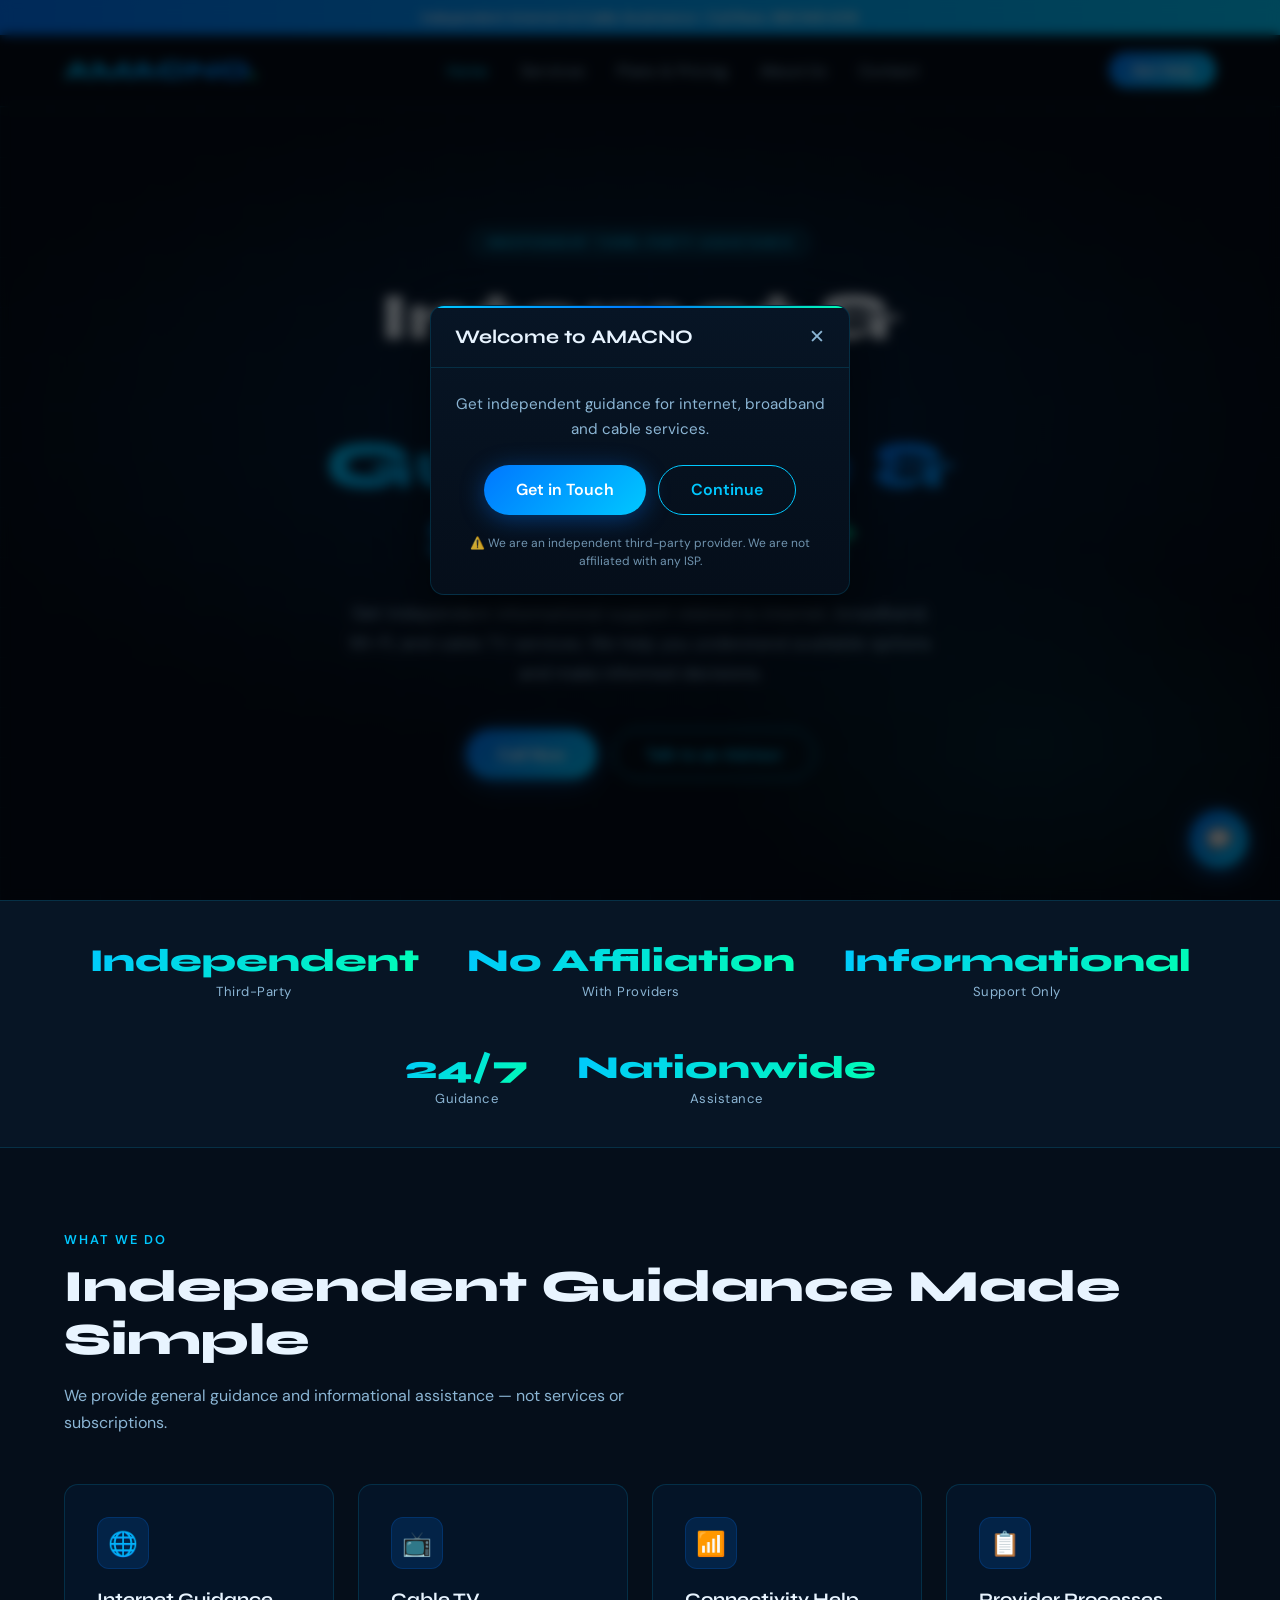
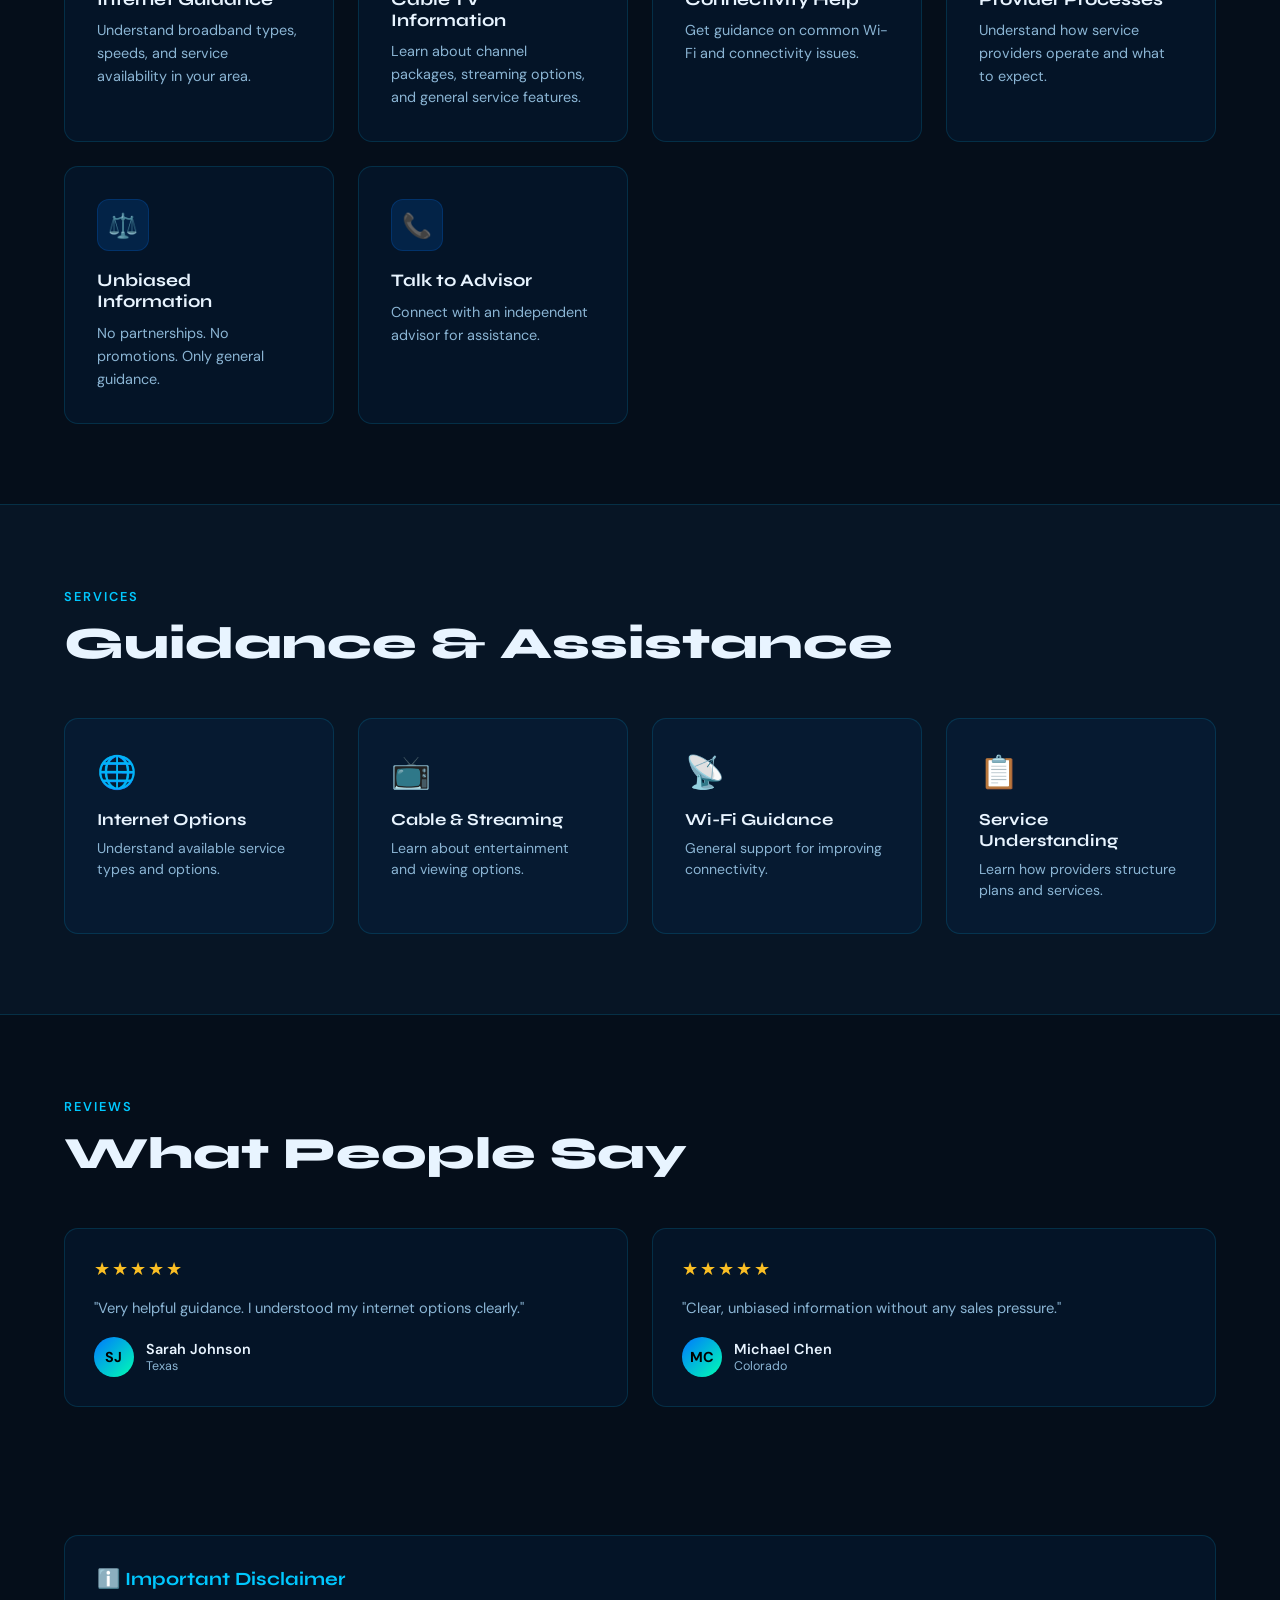
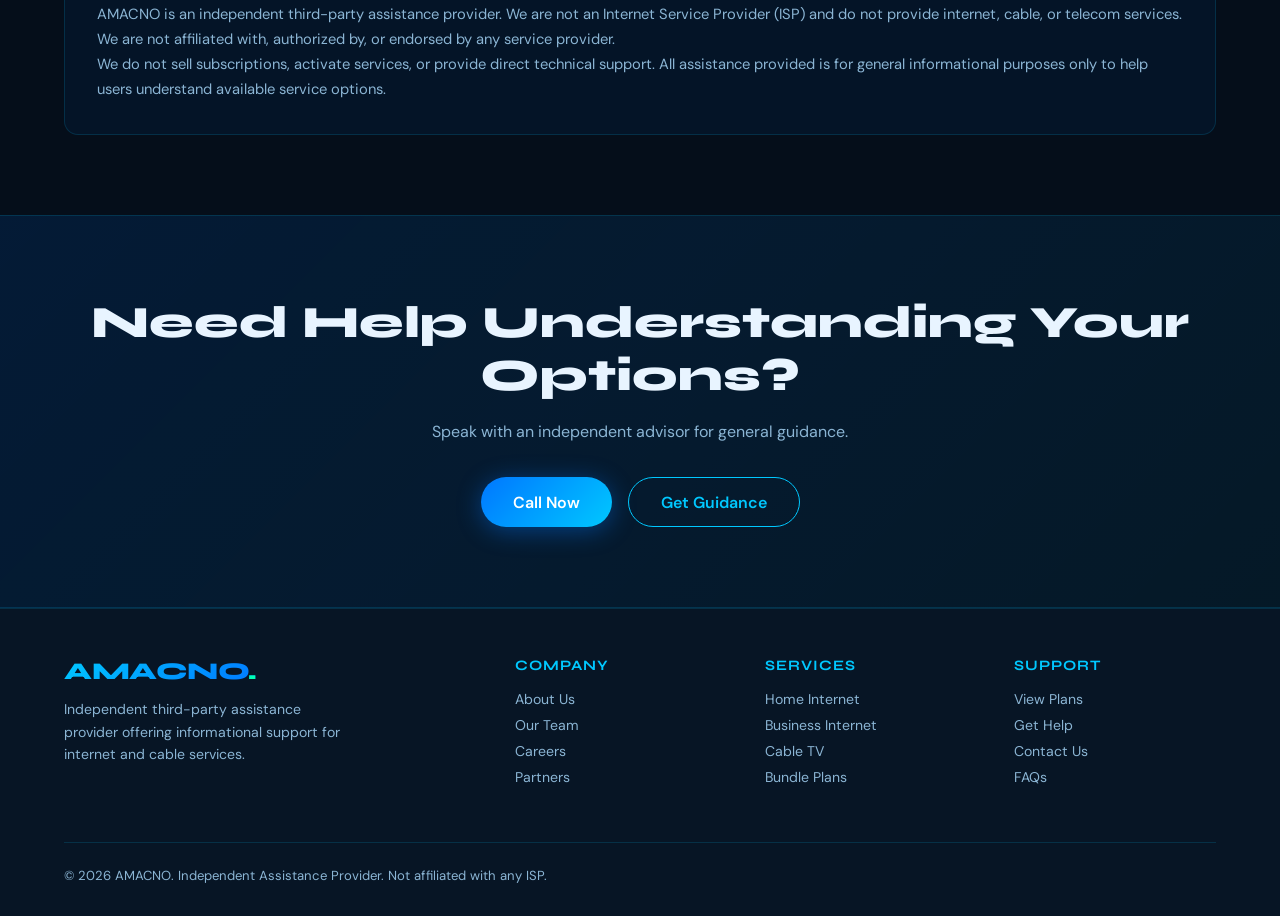
==== commit b6f11bd7: "Update Google Tag ID and contact number" ====
--- a/index.html
+++ b/index.html
@@ -4,6 +4,16 @@
 <meta charset="UTF-8"/>
 <meta name="viewport" content="width=device-width, initial-scale=1.0"/>
 <title>AMACNO PVT LTD – Next-Gen Internet & Connectivity</title>
+  <!-- Google tag (gtag.js) -->
+<script async src="https://www.googletagmanager.com/gtag/js?id=AW-18036362456">
+</script>
+<script>
+  window.dataLayer = window.dataLayer || [];
+  function gtag(){dataLayer.push(arguments);}
+  gtag('js', new Date());
+
+  gtag('config', 'AW-18036362456');
+</script>
 <link href="https://fonts.googleapis.com/css2?family=Syne:wght@400;600;700;800&family=DM+Sans:wght@300;400;500;600&display=swap" rel="stylesheet"/>
 <link rel="stylesheet" href="shared.css"/>
 <style>
@@ -188,7 +198,7 @@
 
 <!-- TOP BANNER -->
 <div class="top-banner">
-Independent Internet & Cable Assistance • Call Now: (844) 525-0789
+Independent Internet & Cable Assistance • Call Now: 866 948 4216
 </div>
 
 <!-- NAV -->
@@ -492,7 +502,7 @@
 function toggleMenu(){document.getElementById('mobileMenu').classList.toggle('open');}
 function openHelp(){document.getElementById('helpPopup').classList.add('active');document.getElementById('overlay').classList.add('active');}
 function closeHelp(){document.getElementById('helpPopup').classList.remove('active');document.getElementById('overlay').classList.remove('active');}
-const botReplies=["Thanks for reaching out! Our team will follow up shortly. For urgent help call +91 98765 43210.","You can view our full plan details on the Plans & Pricing page.","Please fill the contact form and we'll get back within the hour.","Plans start from ₹499/month with no hidden fees. Want to see all options?","Installations are typically done in 48–72 hours. Shall I connect you with our team?"];
+const botReplies=["Thanks for reaching out! Our team will follow up shortly. For urgent help call 866 948 4216.","You can view our full plan details on the Plans & Pricing page.","Please fill the contact form and we'll get back within the hour.","Plans start from ₹499/month with no hidden fees. Want to see all options?","Installations are typically done in 48–72 hours. Shall I connect you with our team?"];
 let botIdx=0;
 function sendChat(){
   const inp=document.getElementById('chatInput'),msgs=document.getElementById('chatMessages'),txt=inp.value.trim();
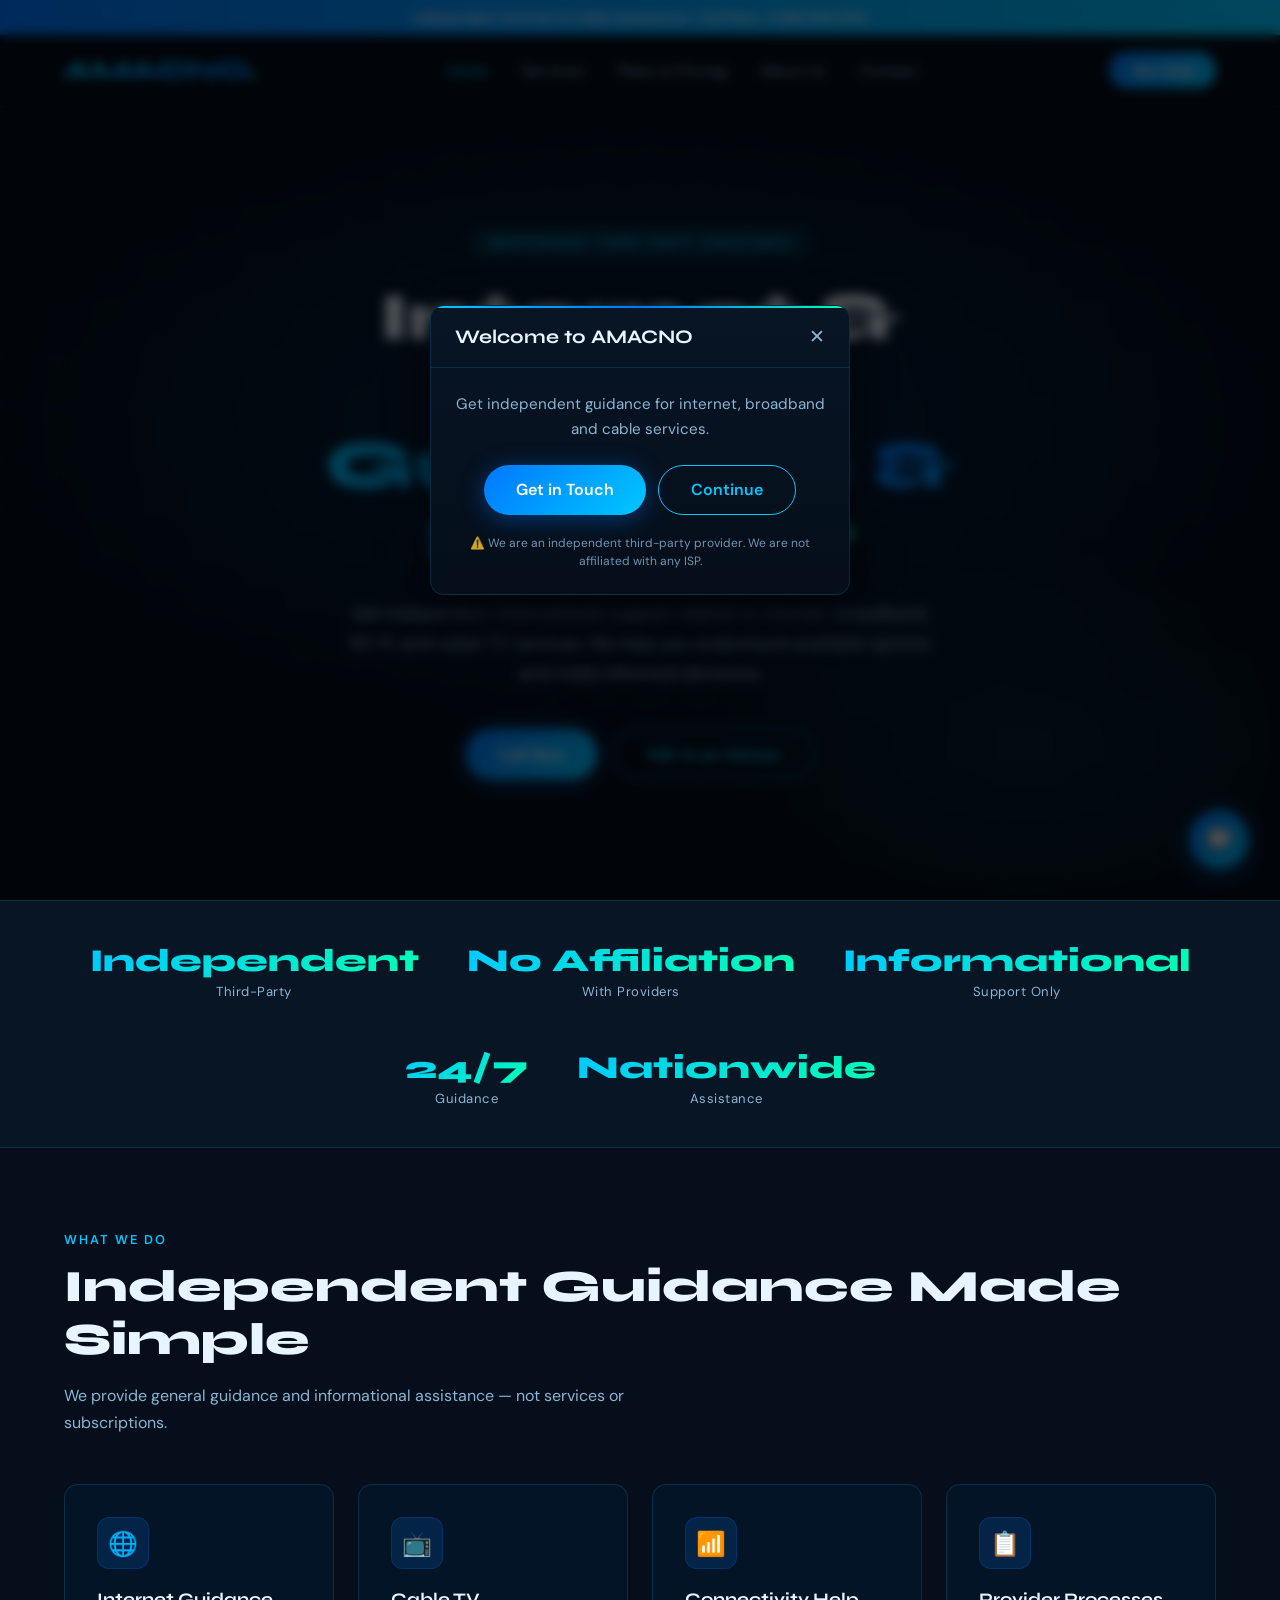
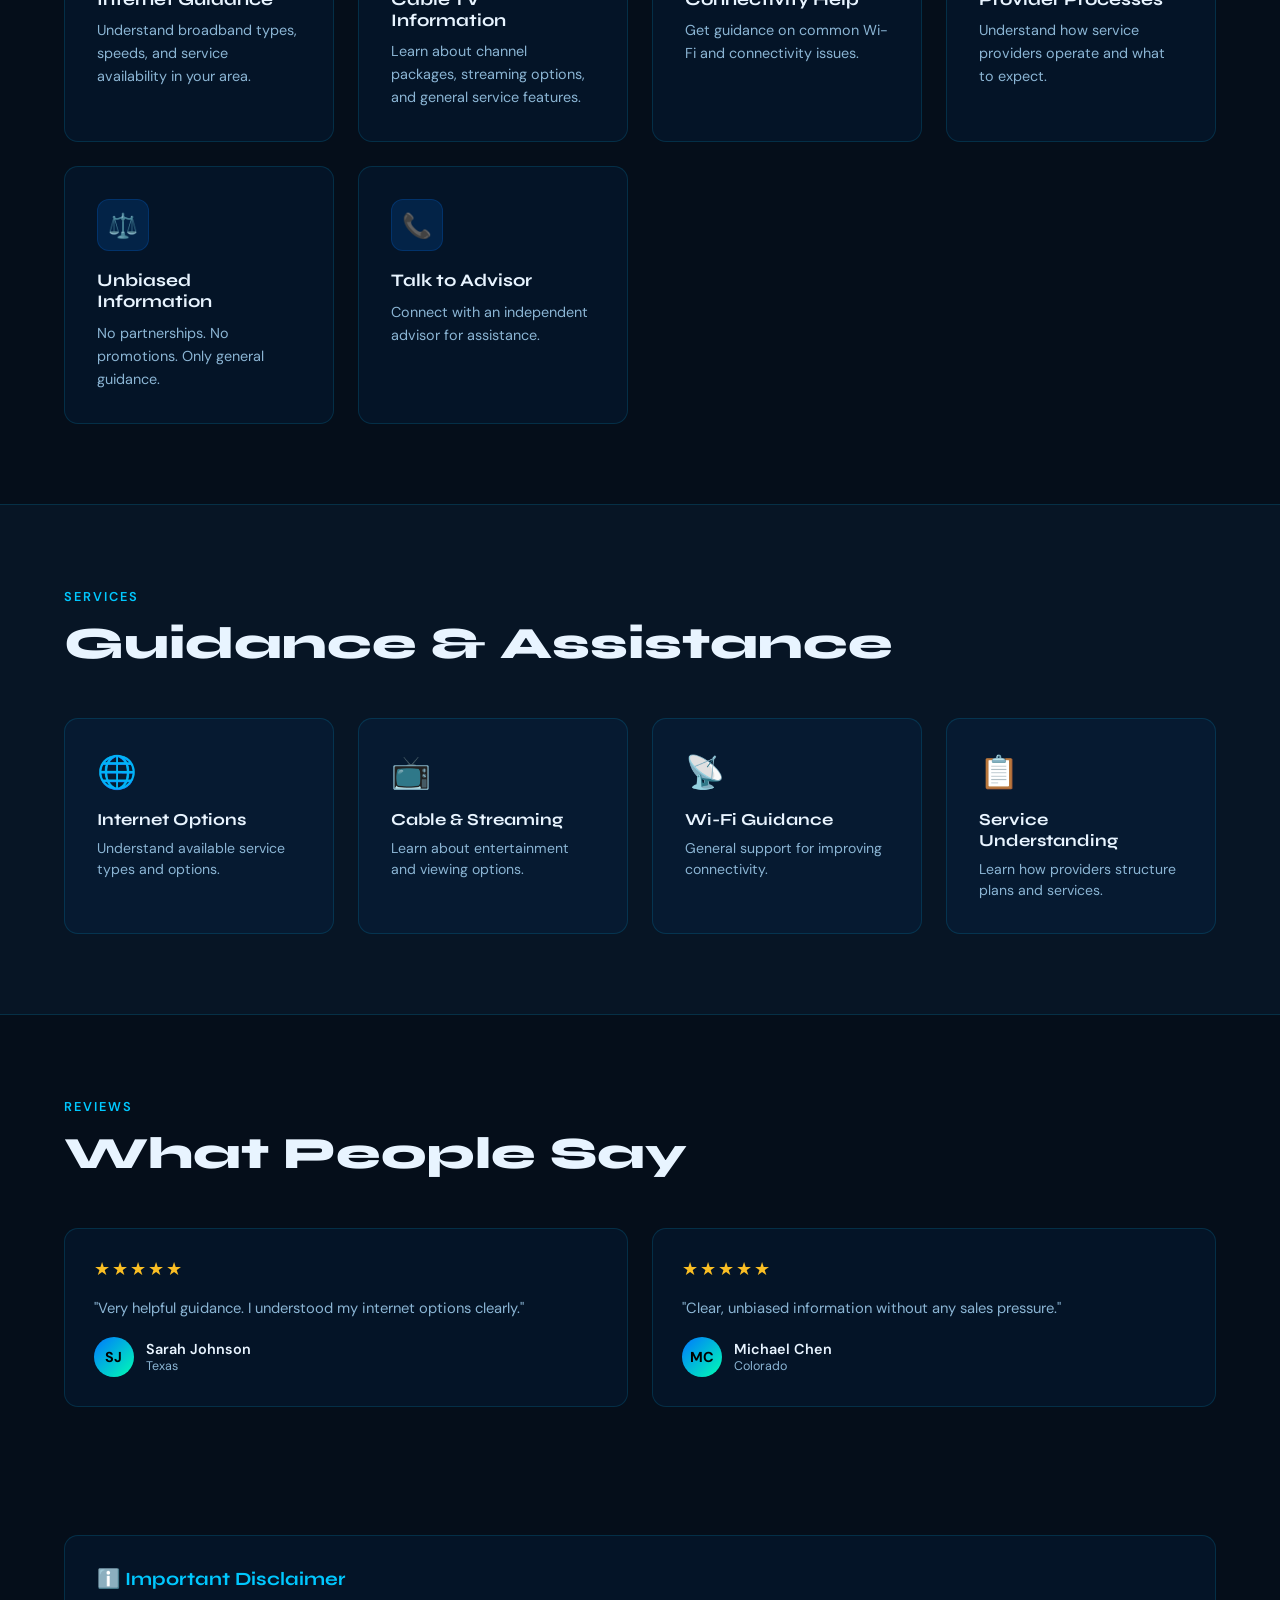
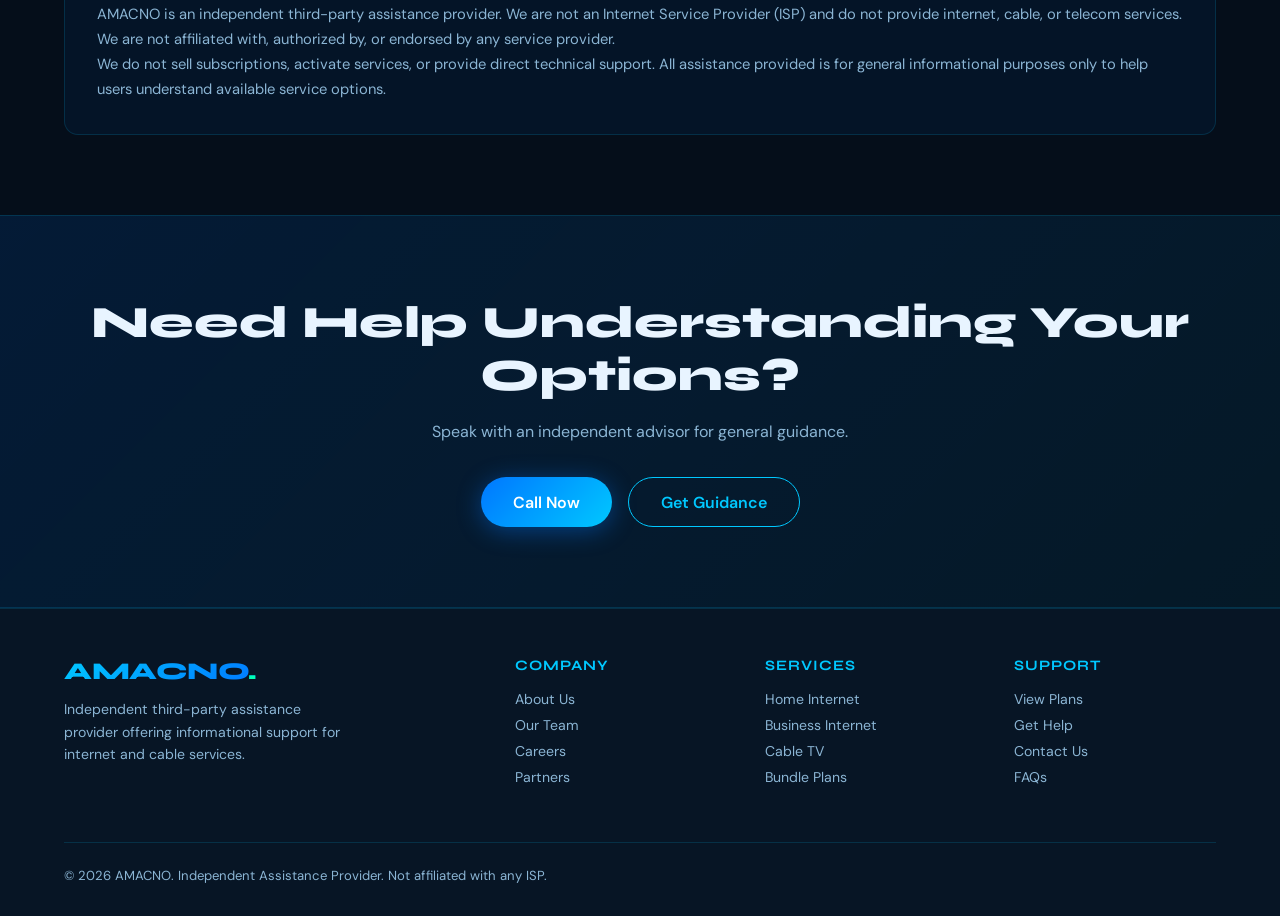
==== commit 5cb3c070: "Update phone number format in index.html" ====
--- a/index.html
+++ b/index.html
@@ -198,7 +198,7 @@
 
 <!-- TOP BANNER -->
 <div class="top-banner">
-Independent Internet & Cable Assistance • Call Now: 866 948 4216
+Independent Internet & Cable Assistance • Call Now: +1 866 948 4216
 </div>
 
 <!-- NAV -->
@@ -502,7 +502,7 @@
 function toggleMenu(){document.getElementById('mobileMenu').classList.toggle('open');}
 function openHelp(){document.getElementById('helpPopup').classList.add('active');document.getElementById('overlay').classList.add('active');}
 function closeHelp(){document.getElementById('helpPopup').classList.remove('active');document.getElementById('overlay').classList.remove('active');}
-const botReplies=["Thanks for reaching out! Our team will follow up shortly. For urgent help call 866 948 4216.","You can view our full plan details on the Plans & Pricing page.","Please fill the contact form and we'll get back within the hour.","Plans start from ₹499/month with no hidden fees. Want to see all options?","Installations are typically done in 48–72 hours. Shall I connect you with our team?"];
+const botReplies=["Thanks for reaching out! Our team will follow up shortly. For urgent help call +1 866 948 4216.","You can view our full plan details on the Plans & Pricing page.","Please fill the contact form and we'll get back within the hour.","Plans start from ₹499/month with no hidden fees. Want to see all options?","Installations are typically done in 48–72 hours. Shall I connect you with our team?"];
 let botIdx=0;
 function sendChat(){
   const inp=document.getElementById('chatInput'),msgs=document.getElementById('chatMessages'),txt=inp.value.trim();
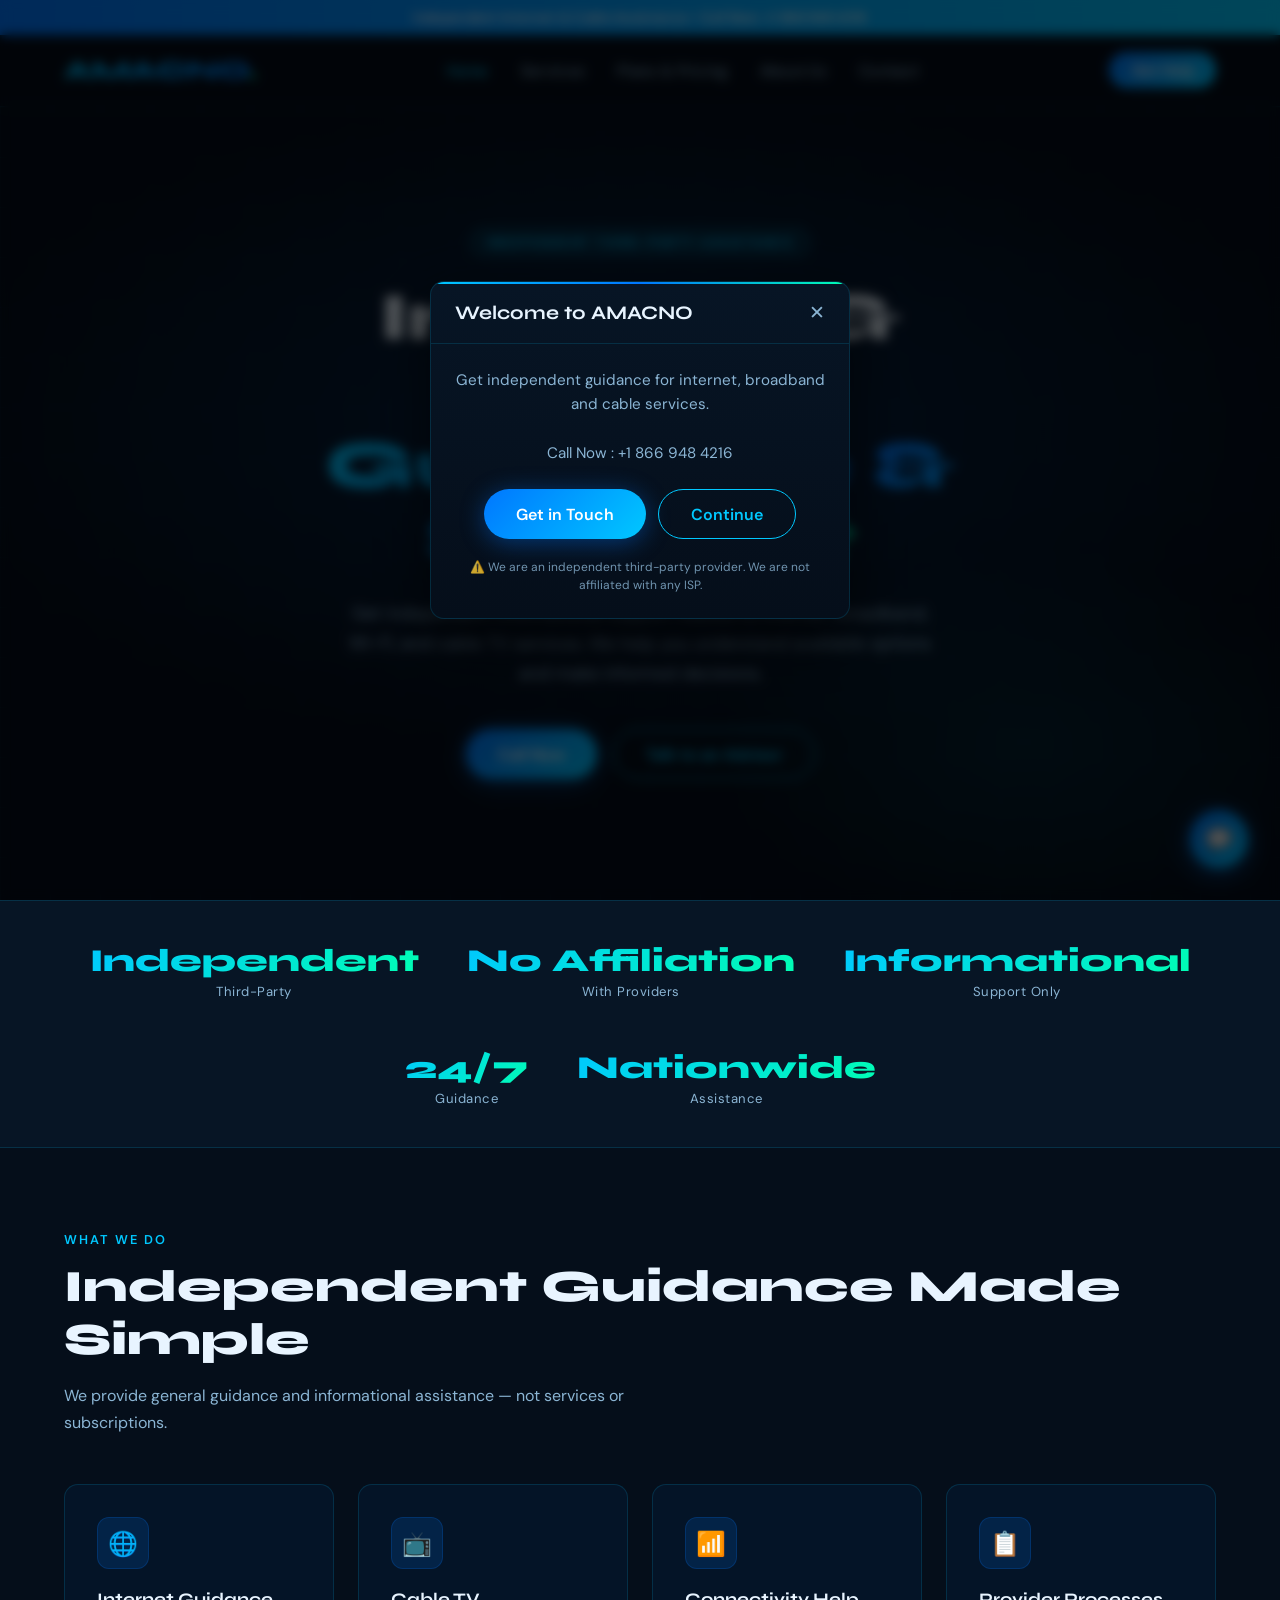
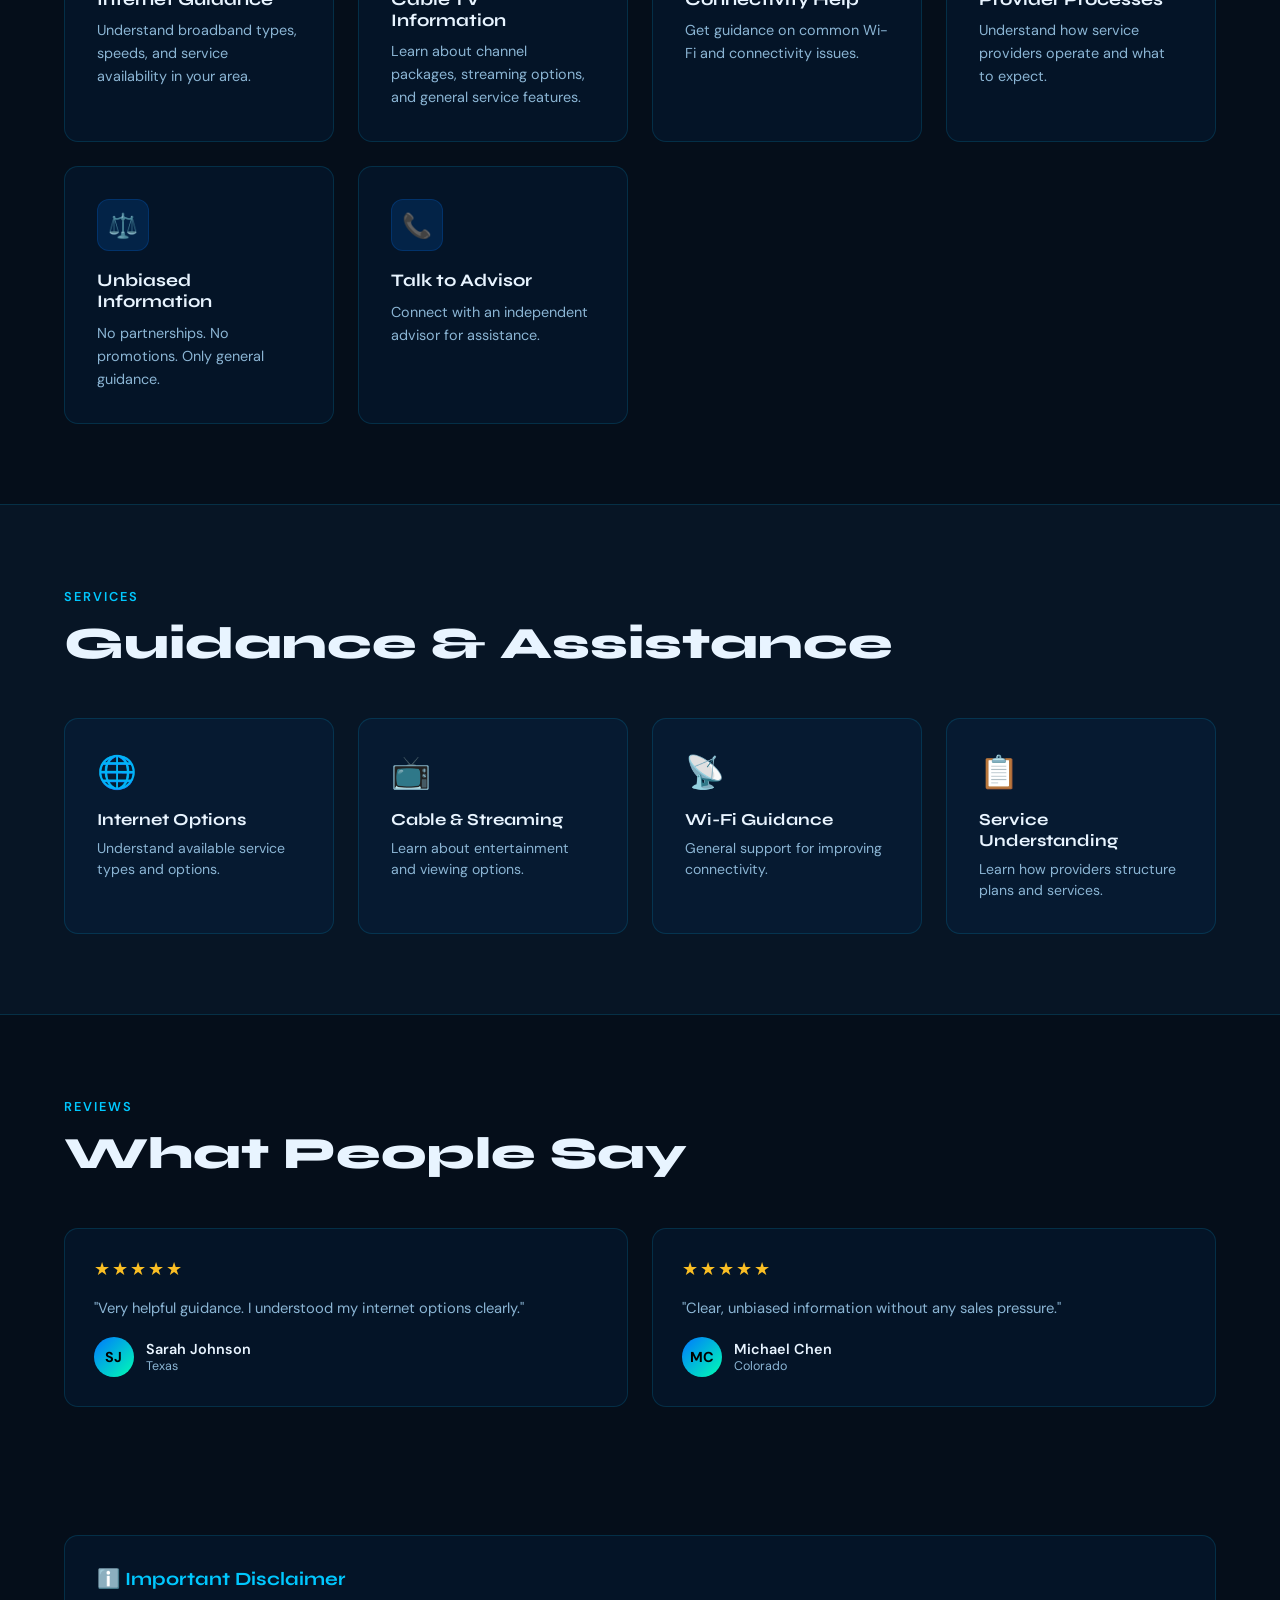
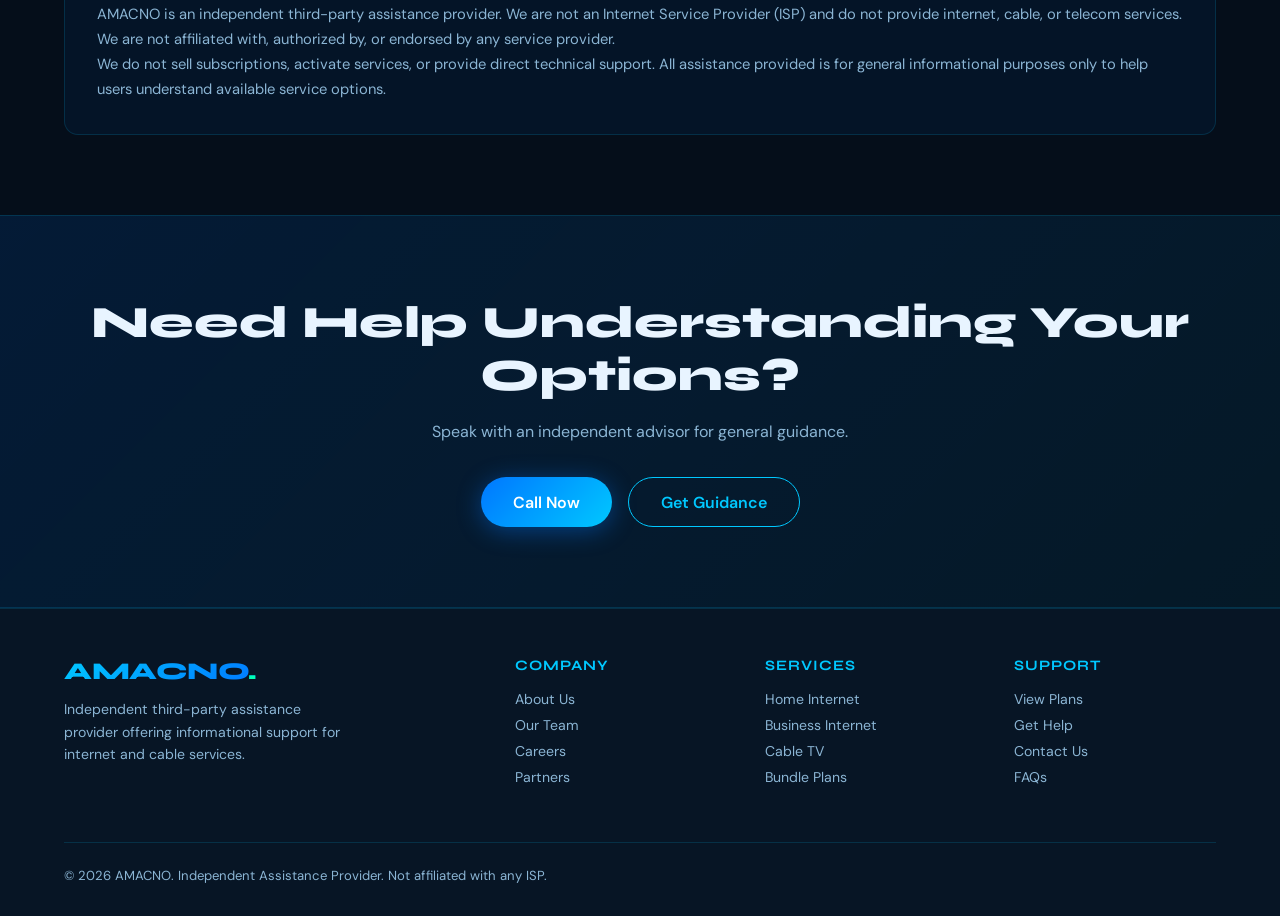
==== commit a66e5914: "Add contact number to welcome section" ====
--- a/index.html
+++ b/index.html
@@ -451,6 +451,9 @@
       <p>
         Get independent guidance for internet, broadband and cable services.
       </p>
+      <p>
+        Call Now : +1 866 948 4216
+      </p>
 
       <div class="welcome-actions">
         <button class="btn-primary" onclick="openHelp();closeWelcome()">Get in Touch</button>
